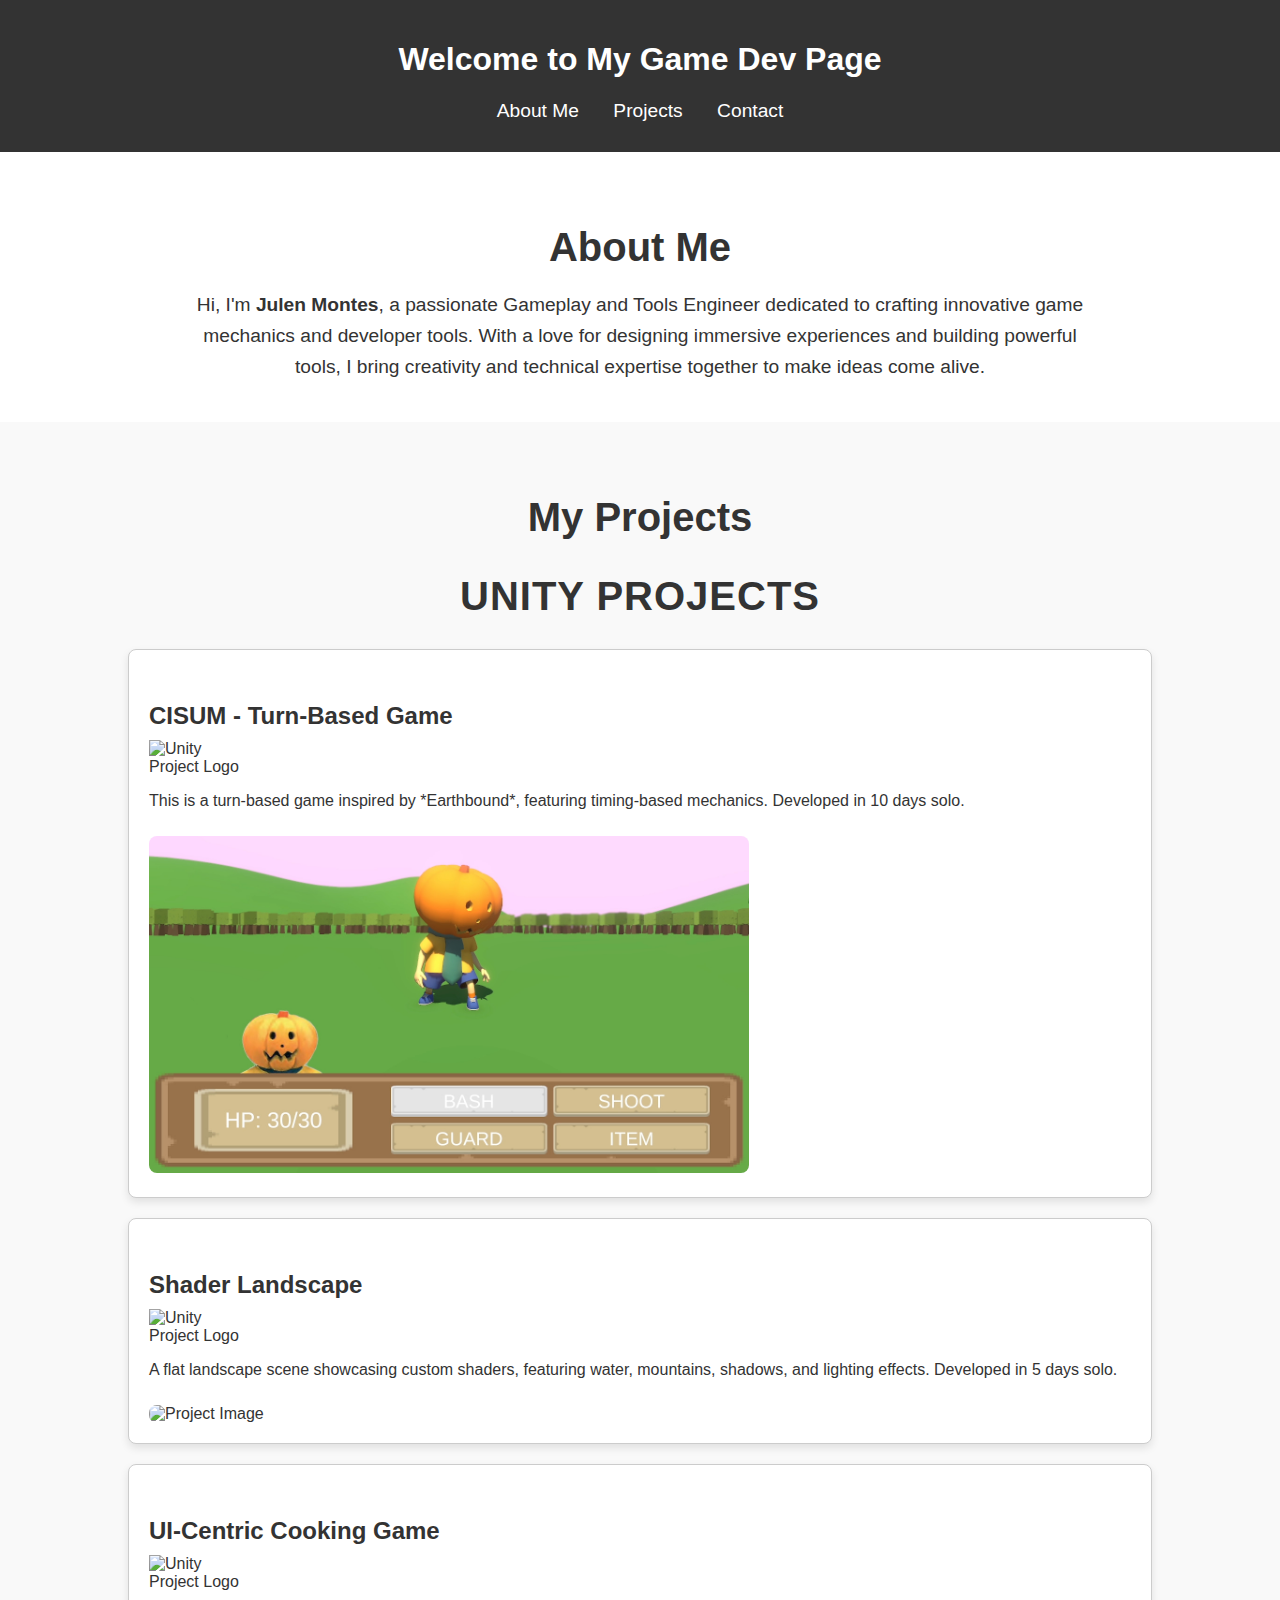
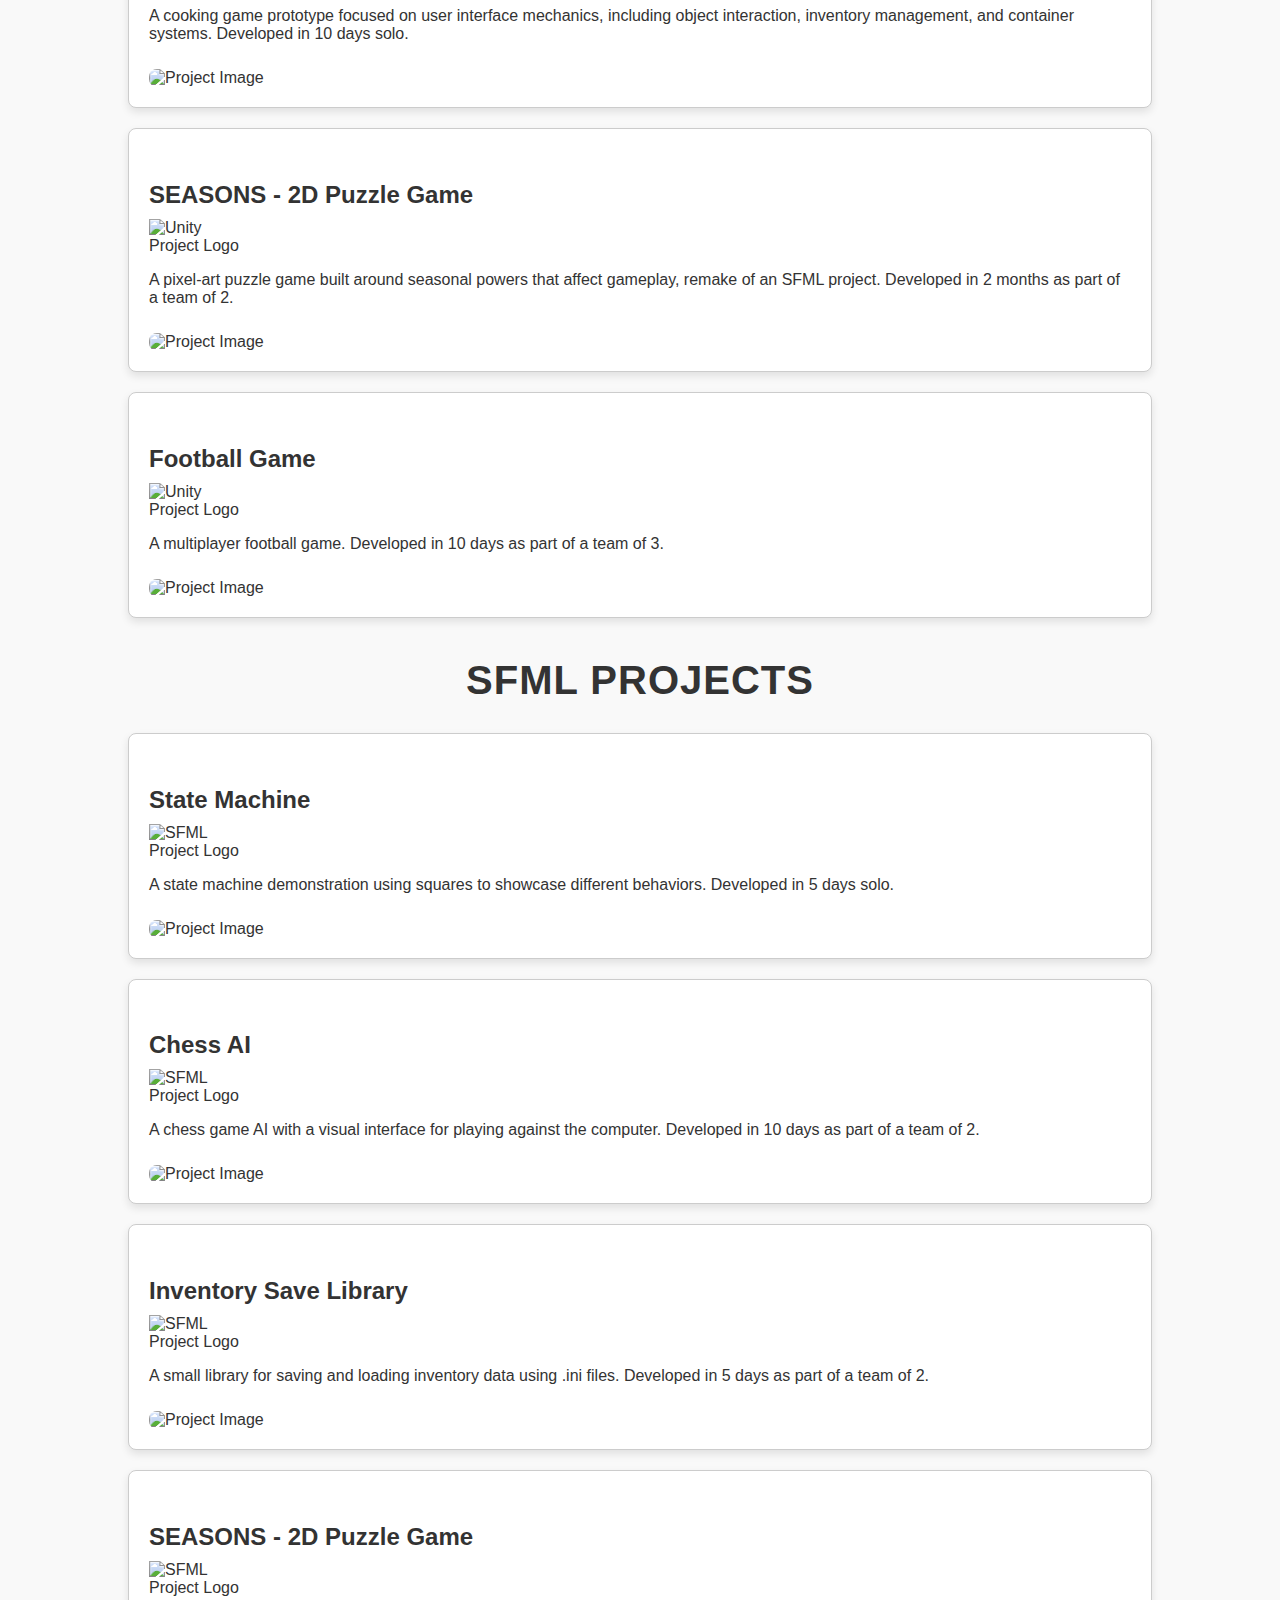
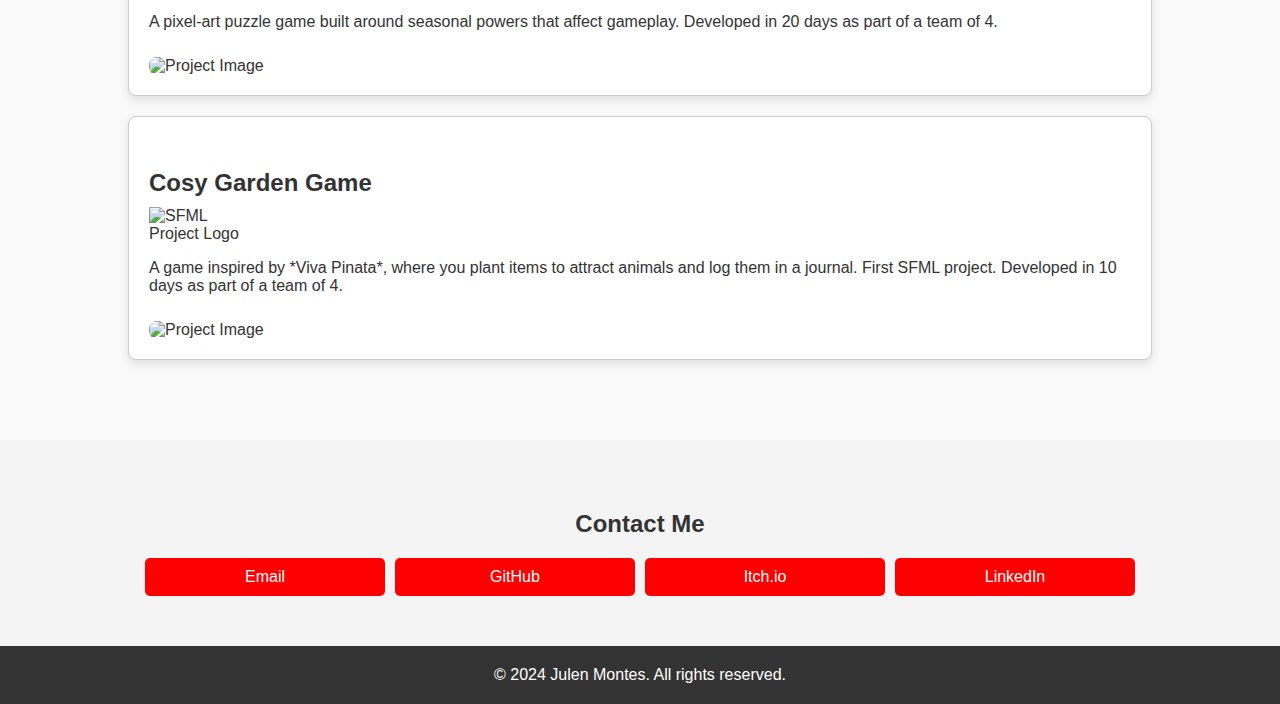
==== index.html @ f315dc3f "test image" ====
﻿<!DOCTYPE html>
<html lang="en">
<head>
    <meta charset="UTF-8">
    <meta name="viewport" content="width=device-width, initial-scale=1.0">
    <title>Julen Montes</title>
    <link rel="stylesheet" href="styles.css">
</head>
<body>
    <header>
        <div class="container">
            <h1>Welcome to My Game Dev Page</h1>
            <nav>
                <ul>
                    <li><a href="#about">About Me</a></li>
                    <li><a href="#projects">Projects</a></li>
                    <li><a href="#contact">Contact</a></li>
                </ul>
            </nav>
        </div>
    </header>

    <section id="about">
        <div class="container">
            <h2>About Me</h2>
            <p class="intro-text">
                Hi, I'm <strong>Julen Montes</strong>, a passionate Gameplay and Tools Engineer dedicated to crafting innovative game mechanics and developer tools.
                With a love for designing immersive experiences and building powerful tools, I bring creativity and technical expertise together to make ideas come alive.
            </p>
        </div>
    </section>

    <section id="projects">
        <div class="container">
            <h2>My Projects</h2>

            <!-- Section Unity Projects -->
            <div class="category">
                <h2>Unity Projects</h2>

                <div class="project">
                    <h4>CISUM - Turn-Based Game</h4>
                    <img class="project-logo" src="unity_logo.jpg" alt="Unity Project Logo">
                    <p>This is a turn-based game inspired by *Earthbound*, featuring timing-based mechanics. Developed in 10 days solo.</p>
                    <img class="project-image" src="ScreenPortfolio/Cisum/image1.jpg" alt="Project Image">
                </div>

                <div class="project">
                    <h4>Shader Landscape</h4>
                    <img class="project-logo" src="unity_logo.jpg" alt="Unity Project Logo">
                    <p>A flat landscape scene showcasing custom shaders, featuring water, mountains, shadows, and lighting effects. Developed in 5 days solo.</p>
                    <img class="project-image" src="unity_image2.jpg" alt="Project Image">
                </div>

                <div class="project">
                    <h4>UI-Centric Cooking Game</h4>
                    <img class="project-logo" src="unity_logo.jpg" alt="Unity Project Logo">
                    <p>A cooking game prototype focused on user interface mechanics, including object interaction, inventory management, and container systems. Developed in 10 days solo.</p>
                    <img class="project-image" src="unity_image3.jpg" alt="Project Image">
                </div>

                <div class="project">
                    <h4>SEASONS - 2D Puzzle Game</h4>
                    <img class="project-logo" src="unity_logo.jpg" alt="Unity Project Logo">
                    <p>A pixel-art puzzle game built around seasonal powers that affect gameplay, remake of an SFML project. Developed in 2 months as part of a team of 2.</p>
                    <img class="project-image" src="unity_image4.jpg" alt="Project Image">
                </div>

                <div class="project">
                    <h4>Football Game</h4>
                    <img class="project-logo" src="unity_logo.jpg" alt="Unity Project Logo">
                    <p>A multiplayer football game. Developed in 10 days as part of a team of 3.</p>
                    <img class="project-image" src="unity_football_image.jpg" alt="Project Image">
                </div>

            </div>

            <!-- Section SFML Projects -->
            <div class="category">
                <h2>SFML Projects</h2>

                <div class="project">
                    <h4>State Machine</h4>
                    <img class="project-logo" src="sfml_logo.jpg" alt="SFML Project Logo">
                    <p>A state machine demonstration using squares to showcase different behaviors. Developed in 5 days solo.</p>
                    <img class="project-image" src="sfml_image1.jpg" alt="Project Image">
                </div>

                <div class="project">
                    <h4>Chess AI</h4>
                    <img class="project-logo" src="sfml_logo.jpg" alt="SFML Project Logo">
                    <p>A chess game AI with a visual interface for playing against the computer. Developed in 10 days as part of a team of 2.</p>
                    <img class="project-image" src="sfml_image2.jpg" alt="Project Image">
                </div>

                <div class="project">
                    <h4>Inventory Save Library</h4>
                    <img class="project-logo" src="sfml_logo.jpg" alt="SFML Project Logo">
                    <p>A small library for saving and loading inventory data using .ini files. Developed in 5 days as part of a team of 2.</p>
                    <img class="project-image" src="sfml_image3.jpg" alt="Project Image">
                </div>

                <div class="project">
                    <h4>SEASONS - 2D Puzzle Game</h4>
                    <img class="project-logo" src="sfml_logo.jpg" alt="SFML Project Logo">
                    <p>A pixel-art puzzle game built around seasonal powers that affect gameplay. Developed in 20 days as part of a team of 4.</p>
                    <img class="project-image" src="sfml_image3.jpg" alt="Project Image">
                </div>

                <div class="project">
                    <h4>Cosy Garden Game</h4>
                    <img class="project-logo" src="sfml_logo.jpg" alt="SFML Project Logo">
                    <p>A game inspired by *Viva Pinata*, where you plant items to attract animals and log them in a journal. First SFML project. Developed in 10 days as part of a team of 4.</p>
                    <img class="project-image" src="sfml_image4.jpg" alt="Project Image">
                </div>

            </div>

        </div>
    </section>

    <section id="contact">
        <div class="container">
            <h2>Contact Me</h2>

            <div class="social-buttons">
                <a href="mailto:jmontes@gaming.tech" class="social-button">Email</a>
                <a href="https://github.com/JulenMYT" class="social-button">GitHub</a>
                <a href="https://itch.io/profile/awakening15" class="social-button">Itch.io</a>
                <a href="https://www.linkedin.com/in/julen-montes-5aa54b341/" class="social-button">LinkedIn</a>
            </div>
        </div>
    </section>


    <footer>
        <div class="container">
            <p>© 2024 Julen Montes. All rights reserved.</p>
        </div>
    </footer>
</body>
</html>
---- styles.css ----
﻿/* Style général du site */
body {
    font-family: Arial, sans-serif;
    margin: 0;
    padding: 0;
    background-color: #f4f4f9;
    color: #333;
}

.container {
    width: 80%;
    margin: 0 auto;
}

/* En-tête du site */
header {
    background-color: #333;
    color: white;
    padding: 20px 0;
    text-align: center;
}

    header nav ul {
        list-style: none;
        padding: 0;
        margin: 10px 0;
    }

        header nav ul li {
            display: inline;
            margin: 0 15px;
        }

            header nav ul li a {
                color: white;
                text-decoration: none;
                font-size: 1.2rem;
            }

                header nav ul li a:hover {
                    text-decoration: underline;
                }

/* Section About Me */
#about {
    padding: 40px 0;
    background-color: #ffffff;
}

    #about h2 {
        font-size: 2.5rem;
        text-align: center;
        margin-bottom: 20px;
    }

    #about .intro-text {
        font-size: 1.2rem;
        text-align: center;
        line-height: 1.6;
        max-width: 900px;
        margin: 0 auto;
    }

/* Section Projects */
#projects {
    padding: 40px 0;
    background-color: #f9f9f9;
}

    #projects h2 {
        font-size: 2.5rem;
        text-align: center;
        margin-bottom: 30px;
    }

.category {
    margin-bottom: 40px;
}

    .category h2 {
        font-size: 2rem;
        margin-bottom: 20px;
        color: #333;
        text-transform: uppercase;
        letter-spacing: 1px;
    }

/* Style pour chaque projet */
.project {
    margin-bottom: 20px;
    padding: 20px;
    border: 1px solid #ccc;
    border-radius: 8px;
    box-shadow: 0 4px 8px rgba(0, 0, 0, 0.1);
    background-color: #ffffff;
}

    .project h4 {
        font-size: 1.5rem;
        margin-bottom: 10px;
    }

.project-logo {
    width: 100px;
    height: auto;
    display: block;
    margin-bottom: 10px;
}

.project-image {
    width: 100%;
    max-width: 600px;
    height: auto;
    margin-top: 10px;
    border-radius: 8px;
}

/* Style pour la section Contact */
#contact {
    background-color: #f4f4f4;
    padding: 50px 0;
    text-align: center;
}

/* Style pour le conteneur des boutons sociaux */
.social-buttons {
    margin-top: 20px;
    display: flex; /* Utilisation de flexbox */
    justify-content: center; /* Centrer horizontalement */
    gap: 10px; /* Espacement entre les boutons */
    flex-wrap: wrap; /* Permet aux boutons de se répartir sur plusieurs lignes si nécessaire */
}

/* Style pour chaque bouton */
.social-button {
    display: block; /* Changer à block pour qu'ils prennent toute la largeur */
    background-color: red; /* Couleur rouge */
    color: white;
    font-size: 16px;
    padding: 10px 20px;
    text-decoration: none; /* Enlever le soulignement */
    border-radius: 5px;
    transition: background-color 0.3s ease, text-decoration 0.3s ease; /* Animation douce */
    width: 100%; /* Les boutons prennent toute la largeur disponible */
    max-width: 200px; /* Limite de largeur à 200px */
}

    /* Changer la couleur au survol */
    .social-button:hover {
        background-color: darkred;
        text-decoration: underline; /* Souligner le texte lors du survol */
    }


/* Footer */
footer {
    background-color: #333;
    color: white;
    text-align: center;
    padding: 20px 0;
    position: relative;
    bottom: 0;
    width: 100%;
}

    footer p {
        margin: 0;
        font-size: 1rem;
    }

/* Responsive design for smaller screens */
@media screen and (max-width: 768px) {
    .container {
        width: 95%;
    }

    header nav ul li {
        display: block;
        margin: 10px 0;
    }

    .project-image {
        max-width: 100%;
    }
}
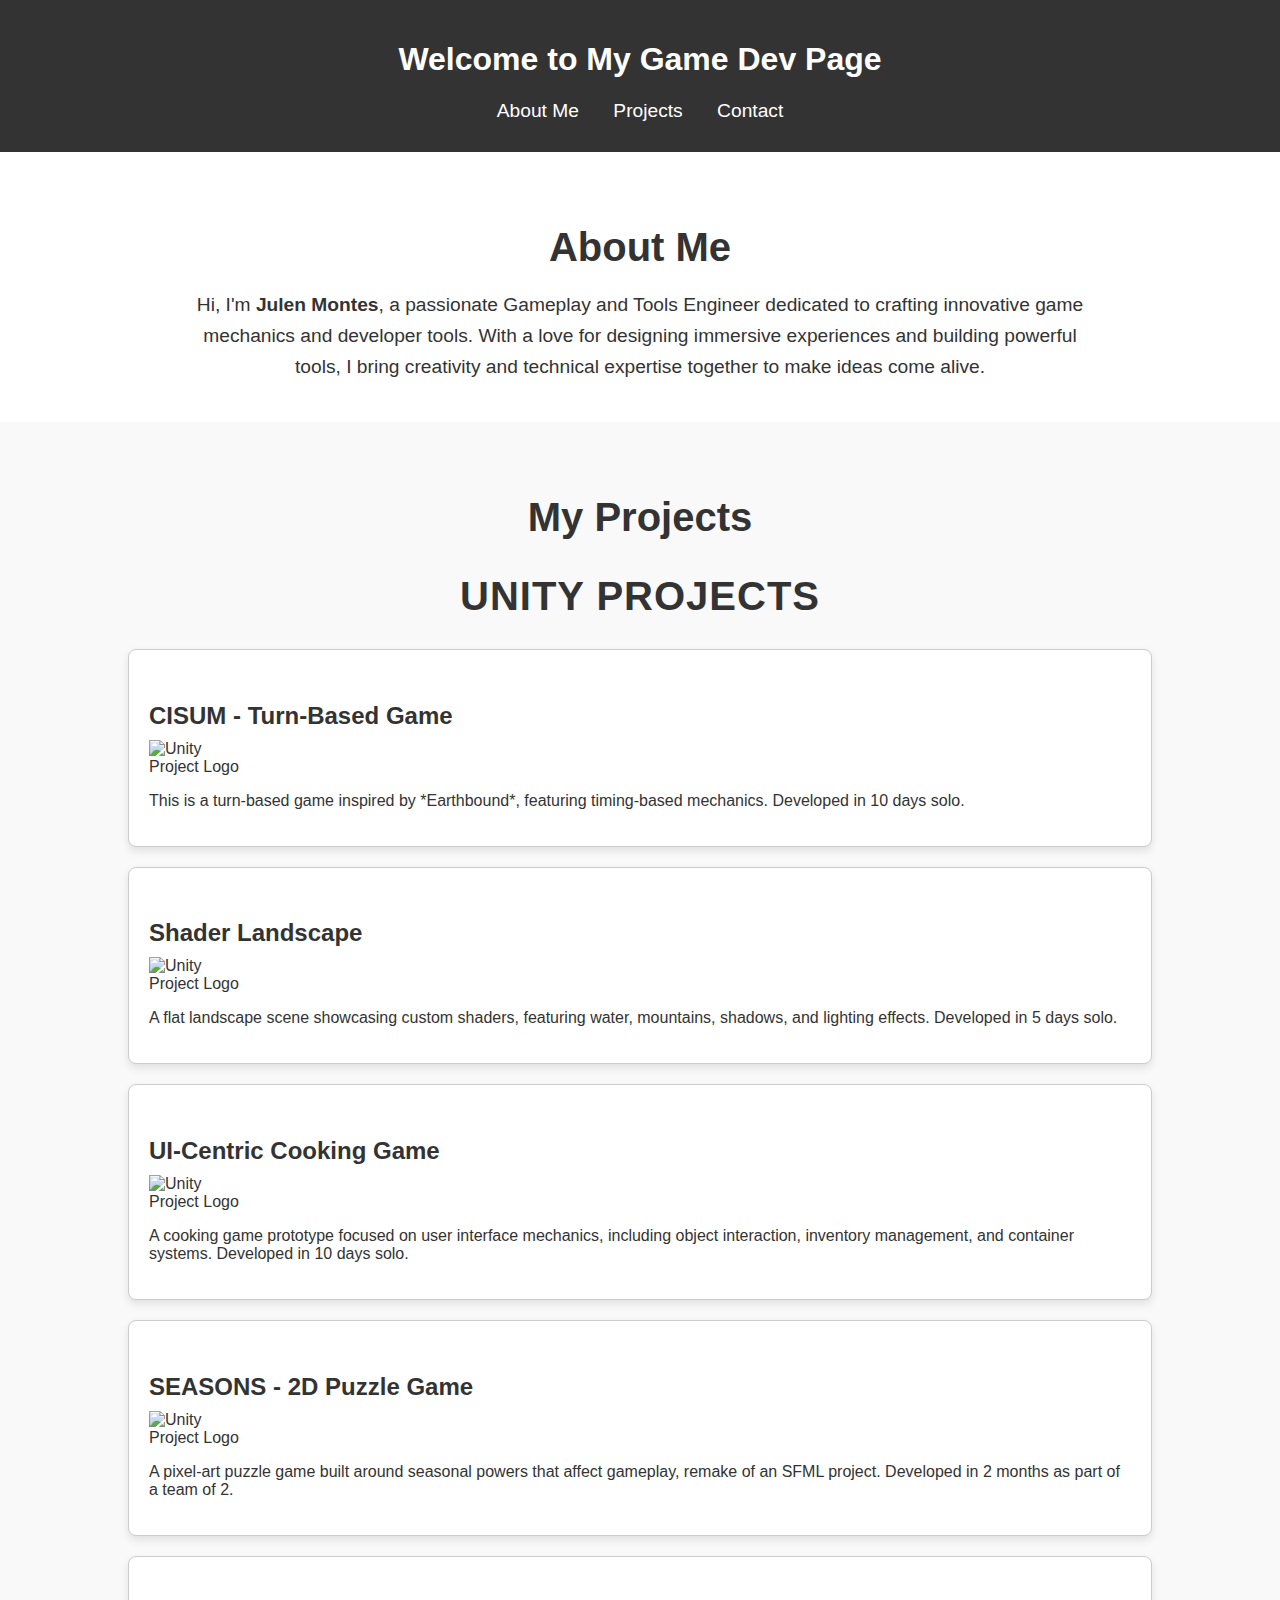
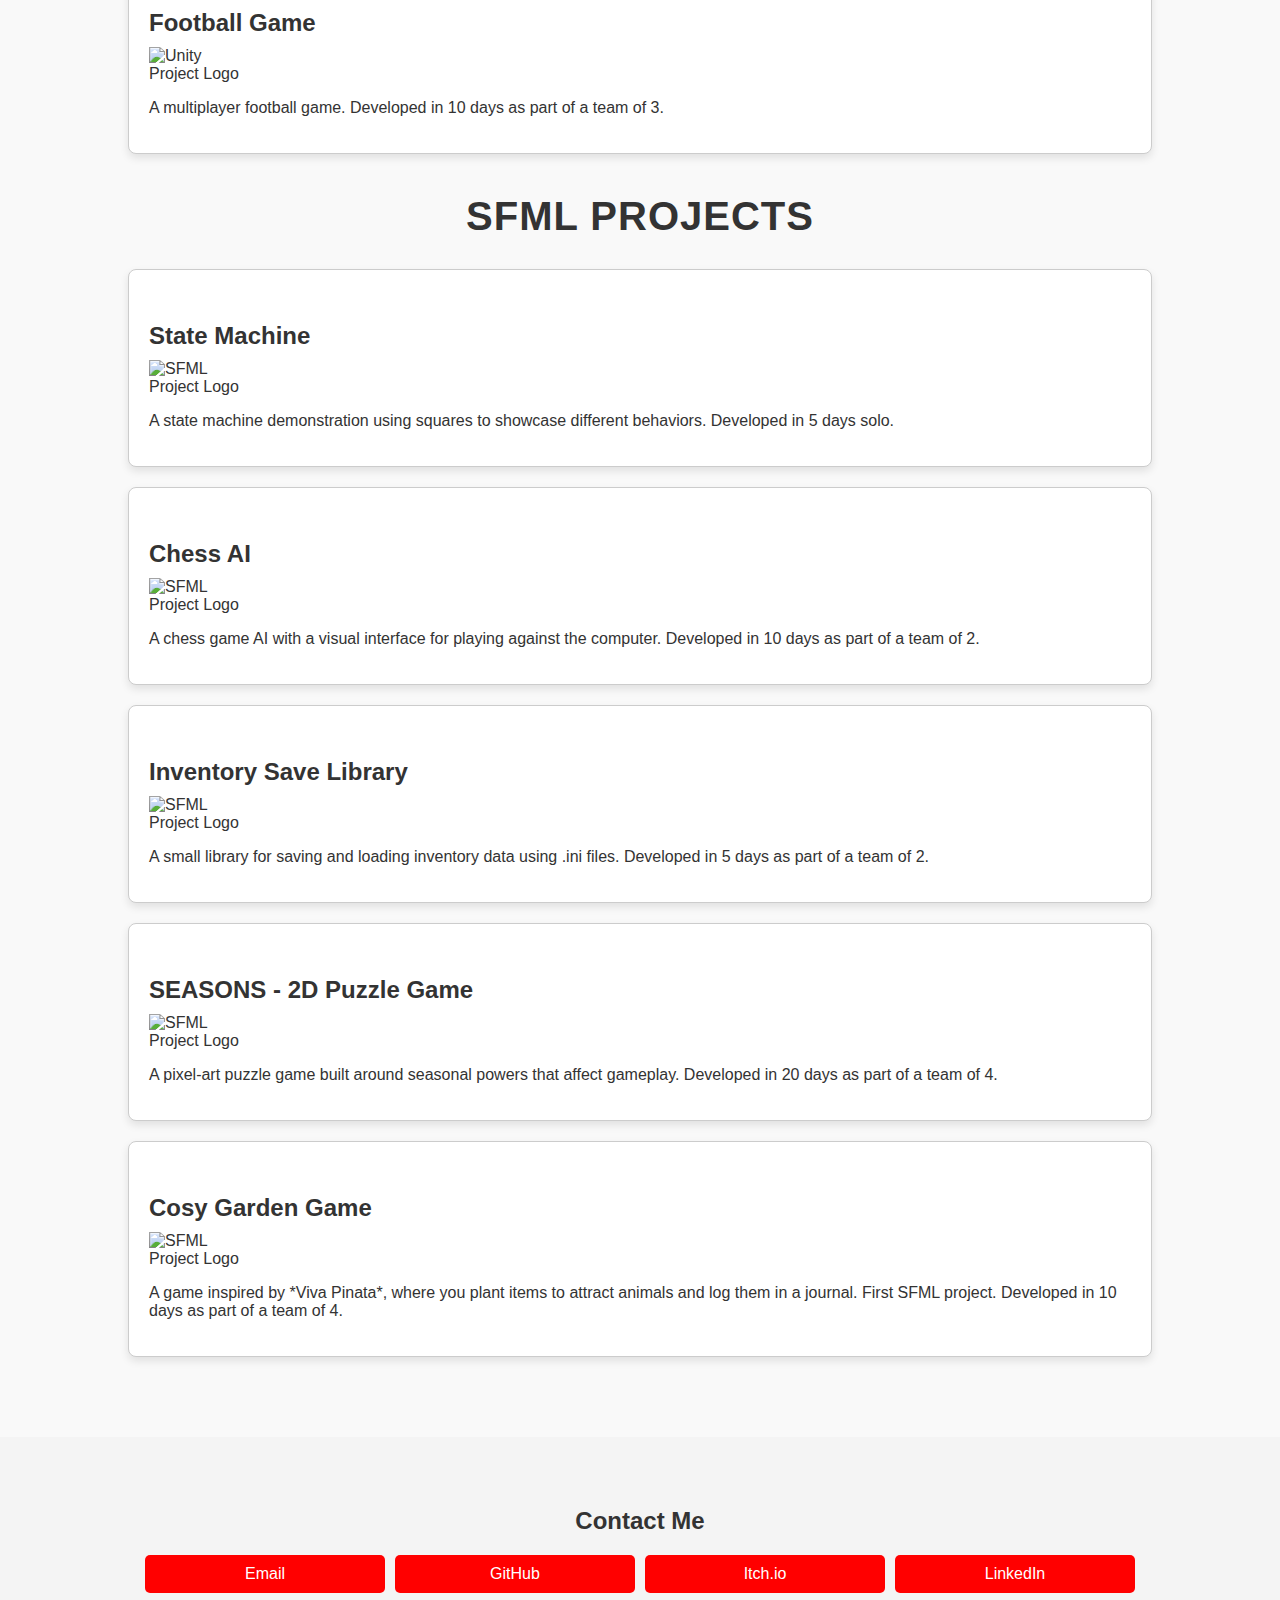
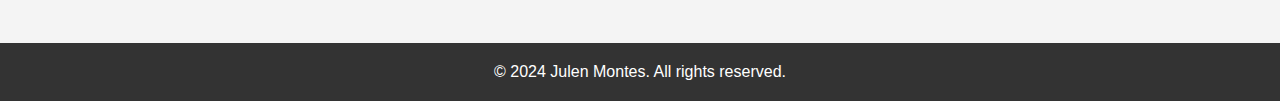
==== commit 8ce57184: "Images Test" ====
--- a/index.html
+++ b/index.html
@@ -49,28 +49,28 @@
                     <h4>Shader Landscape</h4>
                     <img class="project-logo" src="unity_logo.jpg" alt="Unity Project Logo">
                     <p>A flat landscape scene showcasing custom shaders, featuring water, mountains, shadows, and lighting effects. Developed in 5 days solo.</p>
-                    <img class="project-image" src="unity_image2.jpg" alt="Project Image">
+                    <img class="project-image" src="ScreenPortfolio/ShaderUnityScreen/image1.png" alt="Project Image">
                 </div>
 
                 <div class="project">
                     <h4>UI-Centric Cooking Game</h4>
                     <img class="project-logo" src="unity_logo.jpg" alt="Unity Project Logo">
                     <p>A cooking game prototype focused on user interface mechanics, including object interaction, inventory management, and container systems. Developed in 10 days solo.</p>
-                    <img class="project-image" src="unity_image3.jpg" alt="Project Image">
+                    <img class="project-image" src="ScreenPortfolio/UIUnityScreen/image1.png" alt="Project Image">
                 </div>
 
                 <div class="project">
                     <h4>SEASONS - 2D Puzzle Game</h4>
                     <img class="project-logo" src="unity_logo.jpg" alt="Unity Project Logo">
                     <p>A pixel-art puzzle game built around seasonal powers that affect gameplay, remake of an SFML project. Developed in 2 months as part of a team of 2.</p>
-                    <img class="project-image" src="unity_image4.jpg" alt="Project Image">
+                    <img class="project-image" src="ScreenPortolio/SeasonsUnity/image1.png" alt="Project Image">
                 </div>
 
                 <div class="project">
                     <h4>Football Game</h4>
                     <img class="project-logo" src="unity_logo.jpg" alt="Unity Project Logo">
                     <p>A multiplayer football game. Developed in 10 days as part of a team of 3.</p>
-                    <img class="project-image" src="unity_football_image.jpg" alt="Project Image">
+                    <img class="project-image" src="ScreenPortfolio/BallGame/image1.png" alt="Project Image">
                 </div>
 
             </div>
@@ -83,35 +83,35 @@
                     <h4>State Machine</h4>
                     <img class="project-logo" src="sfml_logo.jpg" alt="SFML Project Logo">
                     <p>A state machine demonstration using squares to showcase different behaviors. Developed in 5 days solo.</p>
-                    <img class="project-image" src="sfml_image1.jpg" alt="Project Image">
+                    <img class="project-image" src="ScreenPortfolio/StateMachine/image1.png" alt="Project Image">
                 </div>
 
                 <div class="project">
                     <h4>Chess AI</h4>
                     <img class="project-logo" src="sfml_logo.jpg" alt="SFML Project Logo">
                     <p>A chess game AI with a visual interface for playing against the computer. Developed in 10 days as part of a team of 2.</p>
-                    <img class="project-image" src="sfml_image2.jpg" alt="Project Image">
+                    <img class="project-image" src="ScreenPortfolio/ChessAI/image1.png" alt="Project Image">
                 </div>
 
                 <div class="project">
                     <h4>Inventory Save Library</h4>
                     <img class="project-logo" src="sfml_logo.jpg" alt="SFML Project Logo">
                     <p>A small library for saving and loading inventory data using .ini files. Developed in 5 days as part of a team of 2.</p>
-                    <img class="project-image" src="sfml_image3.jpg" alt="Project Image">
+                    <img class="project-image" src="ScreenPortfolio/LibrairieParsingSFML/image1.png" alt="Project Image">
                 </div>
 
                 <div class="project">
                     <h4>SEASONS - 2D Puzzle Game</h4>
                     <img class="project-logo" src="sfml_logo.jpg" alt="SFML Project Logo">
                     <p>A pixel-art puzzle game built around seasonal powers that affect gameplay. Developed in 20 days as part of a team of 4.</p>
-                    <img class="project-image" src="sfml_image3.jpg" alt="Project Image">
+                    <img class="project-image" src="ScreenPortfolio/SeasonsSFML/image1.png" alt="Project Image">
                 </div>
 
                 <div class="project">
                     <h4>Cosy Garden Game</h4>
                     <img class="project-logo" src="sfml_logo.jpg" alt="SFML Project Logo">
                     <p>A game inspired by *Viva Pinata*, where you plant items to attract animals and log them in a journal. First SFML project. Developed in 10 days as part of a team of 4.</p>
-                    <img class="project-image" src="sfml_image4.jpg" alt="Project Image">
+                    <img class="project-image" src="ScreenPortfolio/Ecospace/image1.png" alt="Project Image">
                 </div>
 
             </div>
--- a/styles.css
+++ b/styles.css
@@ -107,6 +107,7 @@
     margin-bottom: 10px;
 }
 
+/* Style pour les images des projets */
 .project-image {
     width: 100%;
     max-width: 600px;
@@ -114,6 +115,13 @@
     margin-top: 10px;
     border-radius: 8px;
 }
+
+    /* Cacher les images si elles échouent à se charger */
+    .project-image:not([src]),
+    .project-image[src=""],
+    .project-image:empty {
+        display: none;
+    }
 
 /* Style pour la section Contact */
 #contact {
@@ -151,7 +159,6 @@
         text-decoration: underline; /* Souligner le texte lors du survol */
     }
 
-
 /* Footer */
 footer {
     background-color: #333;
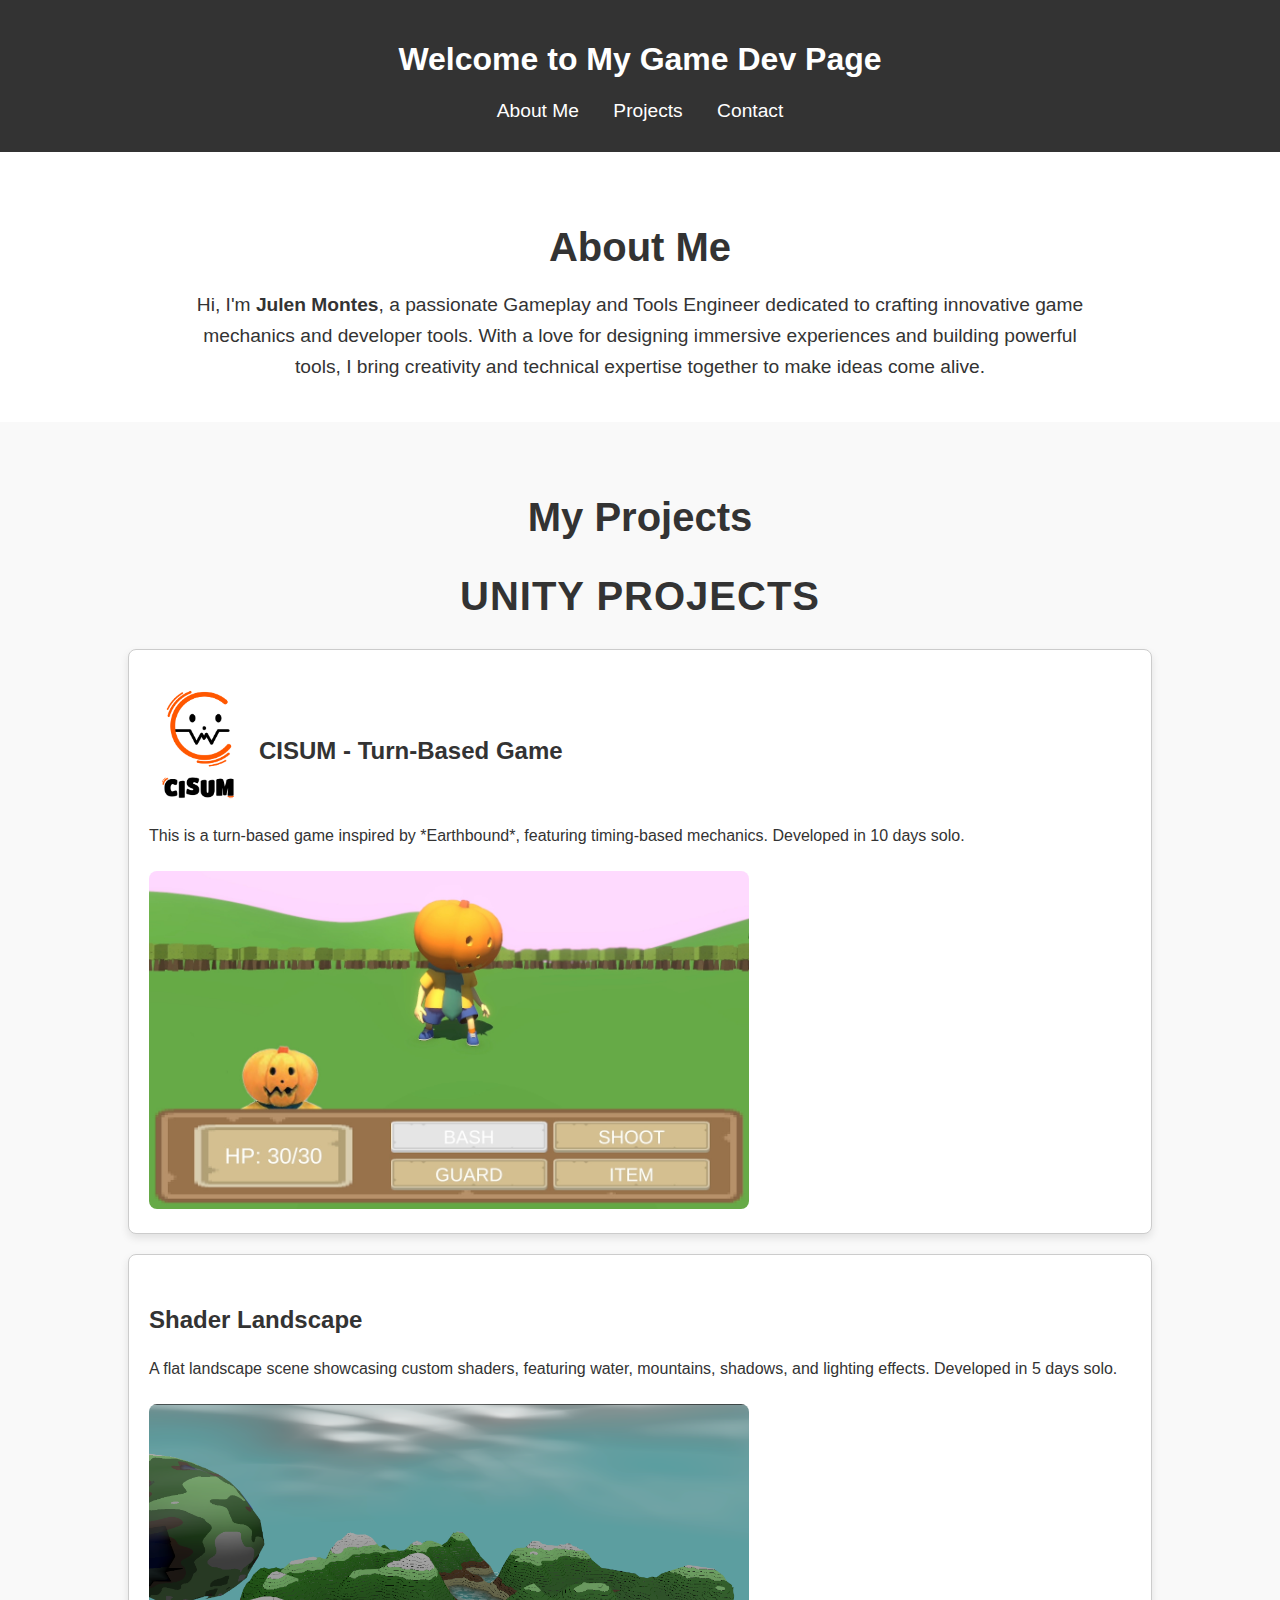
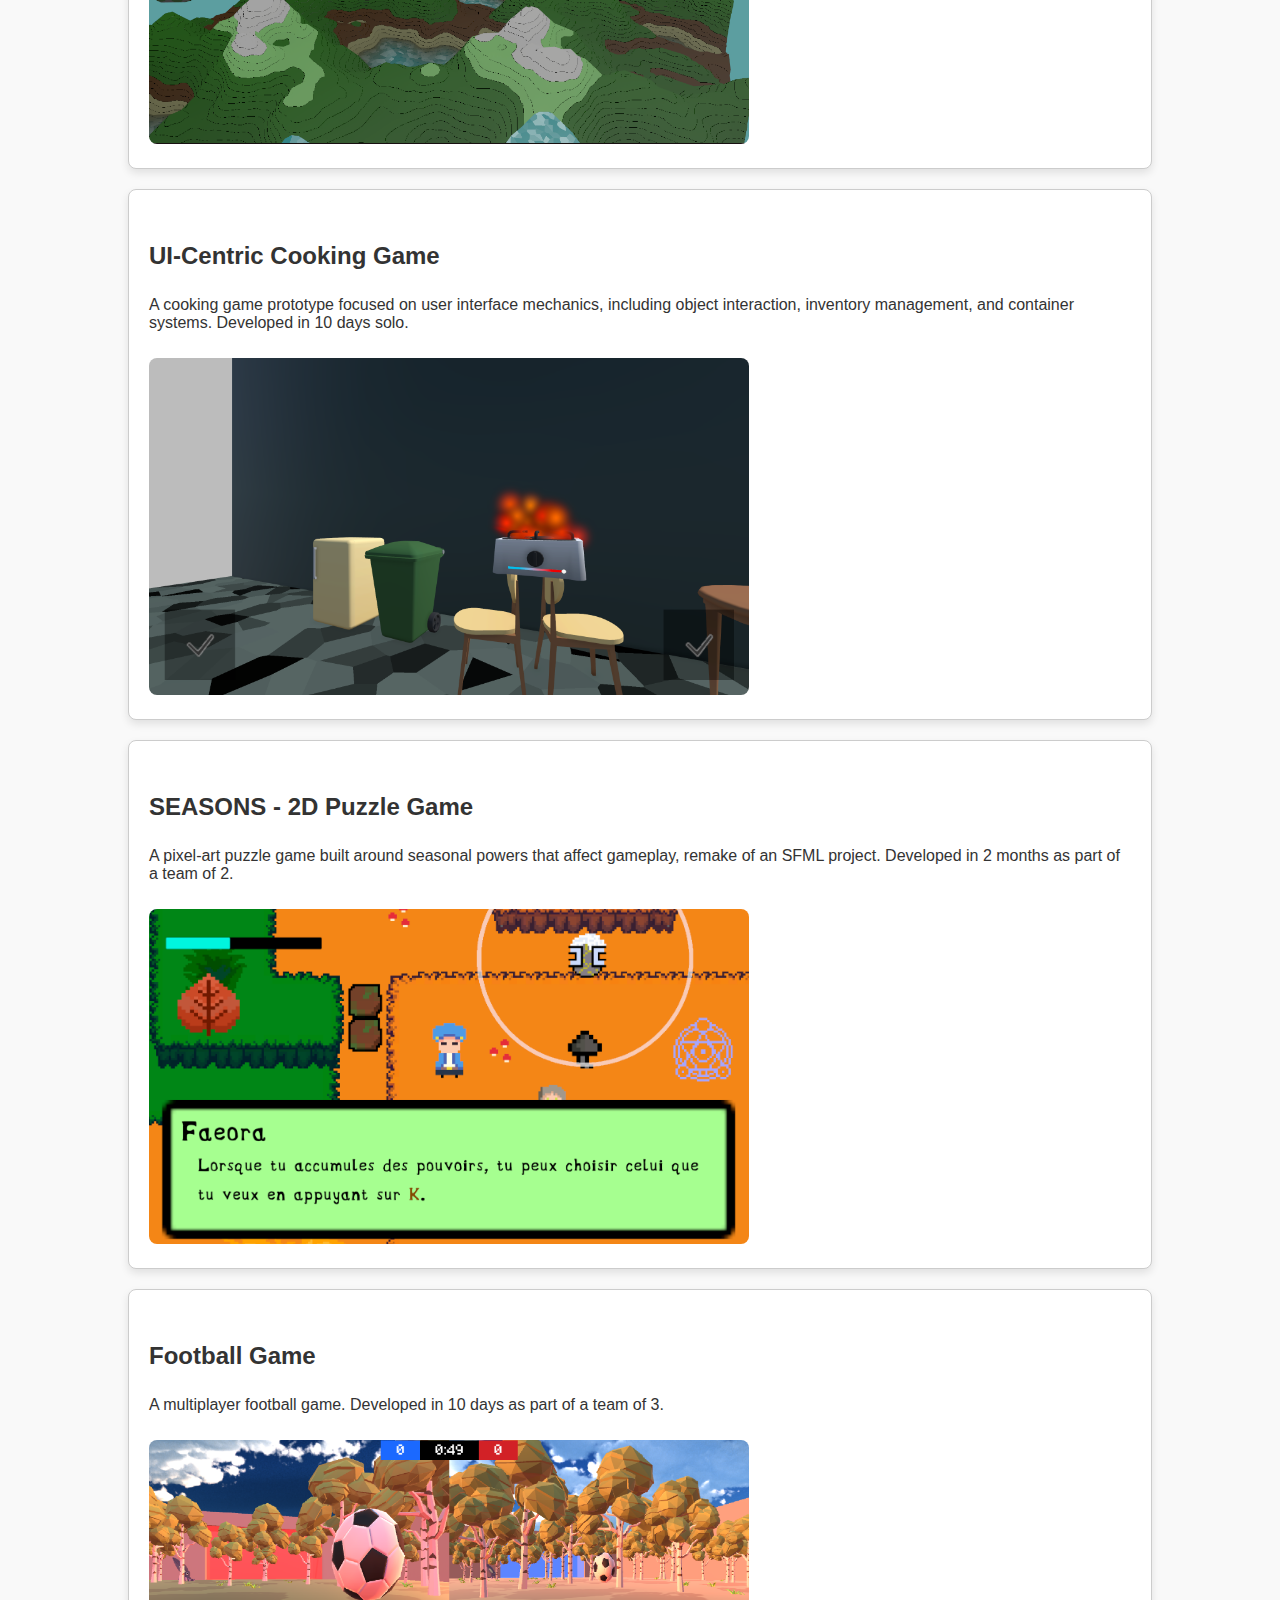
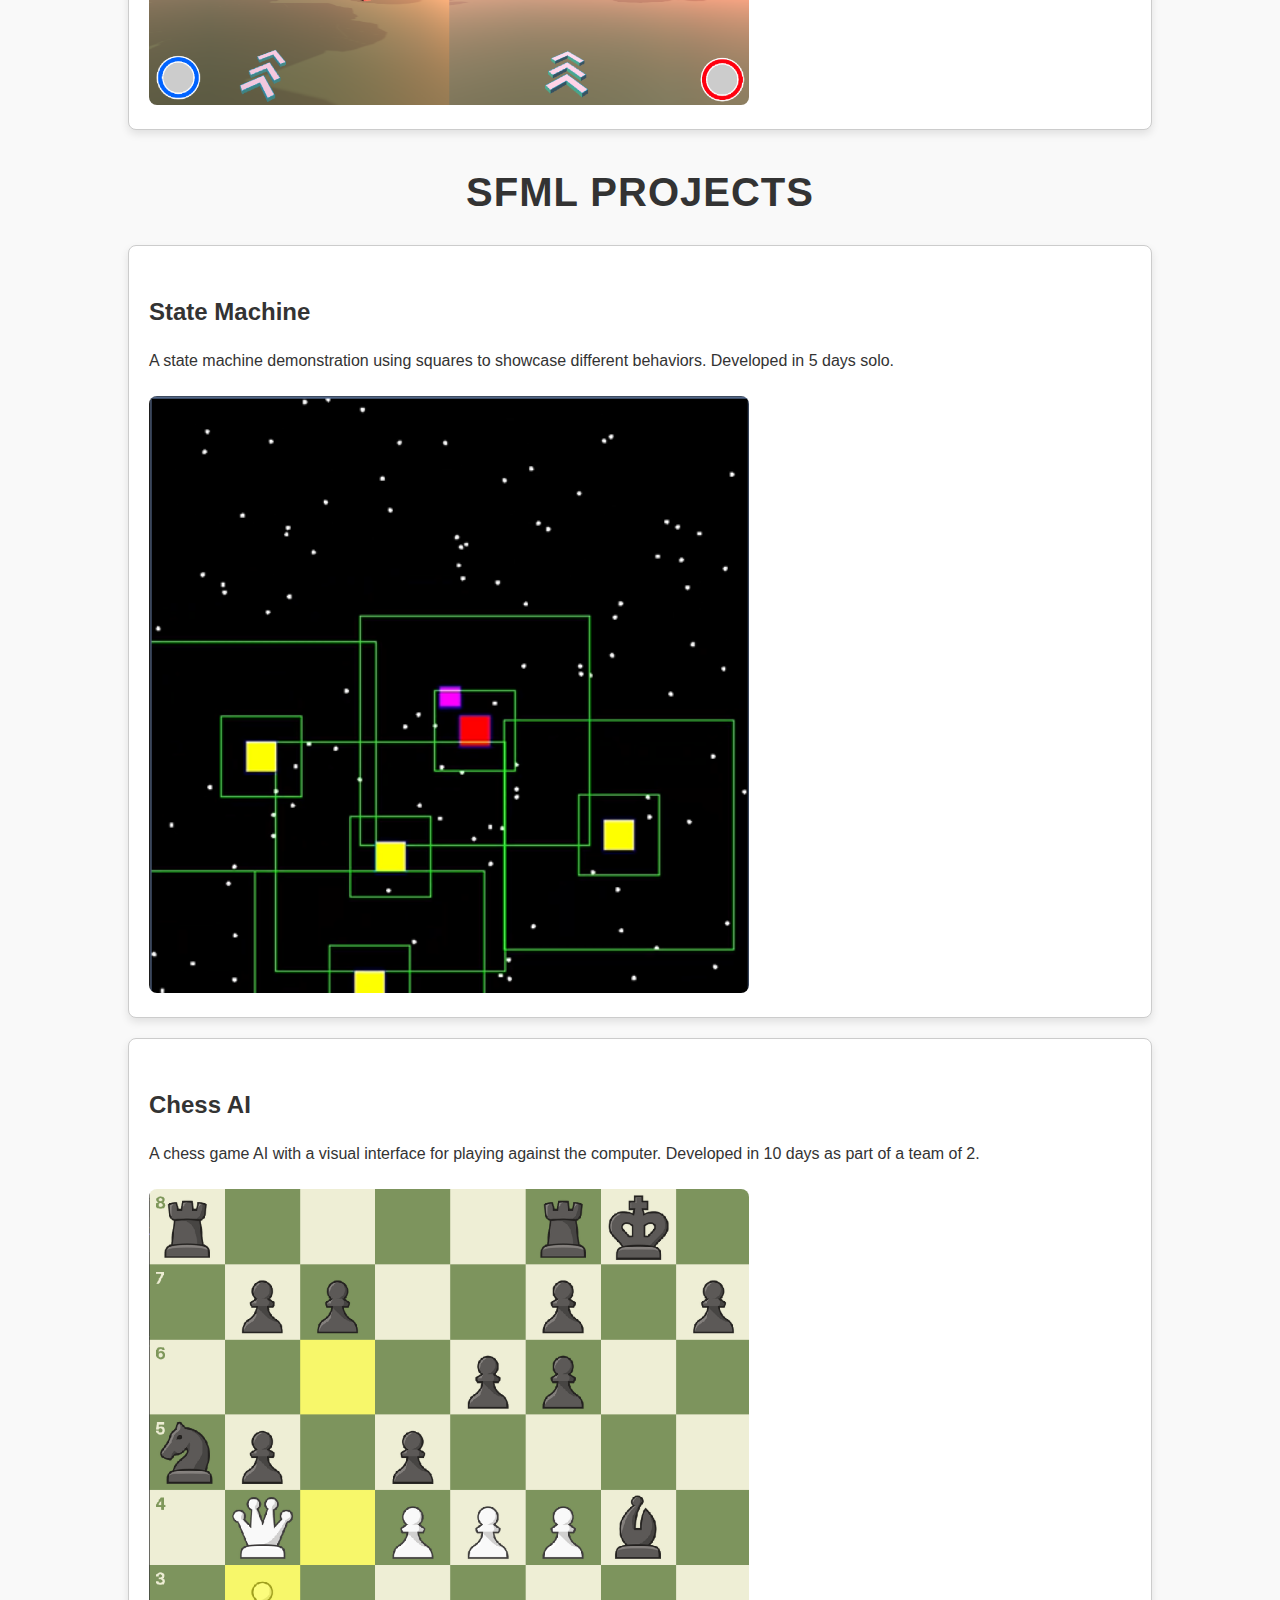
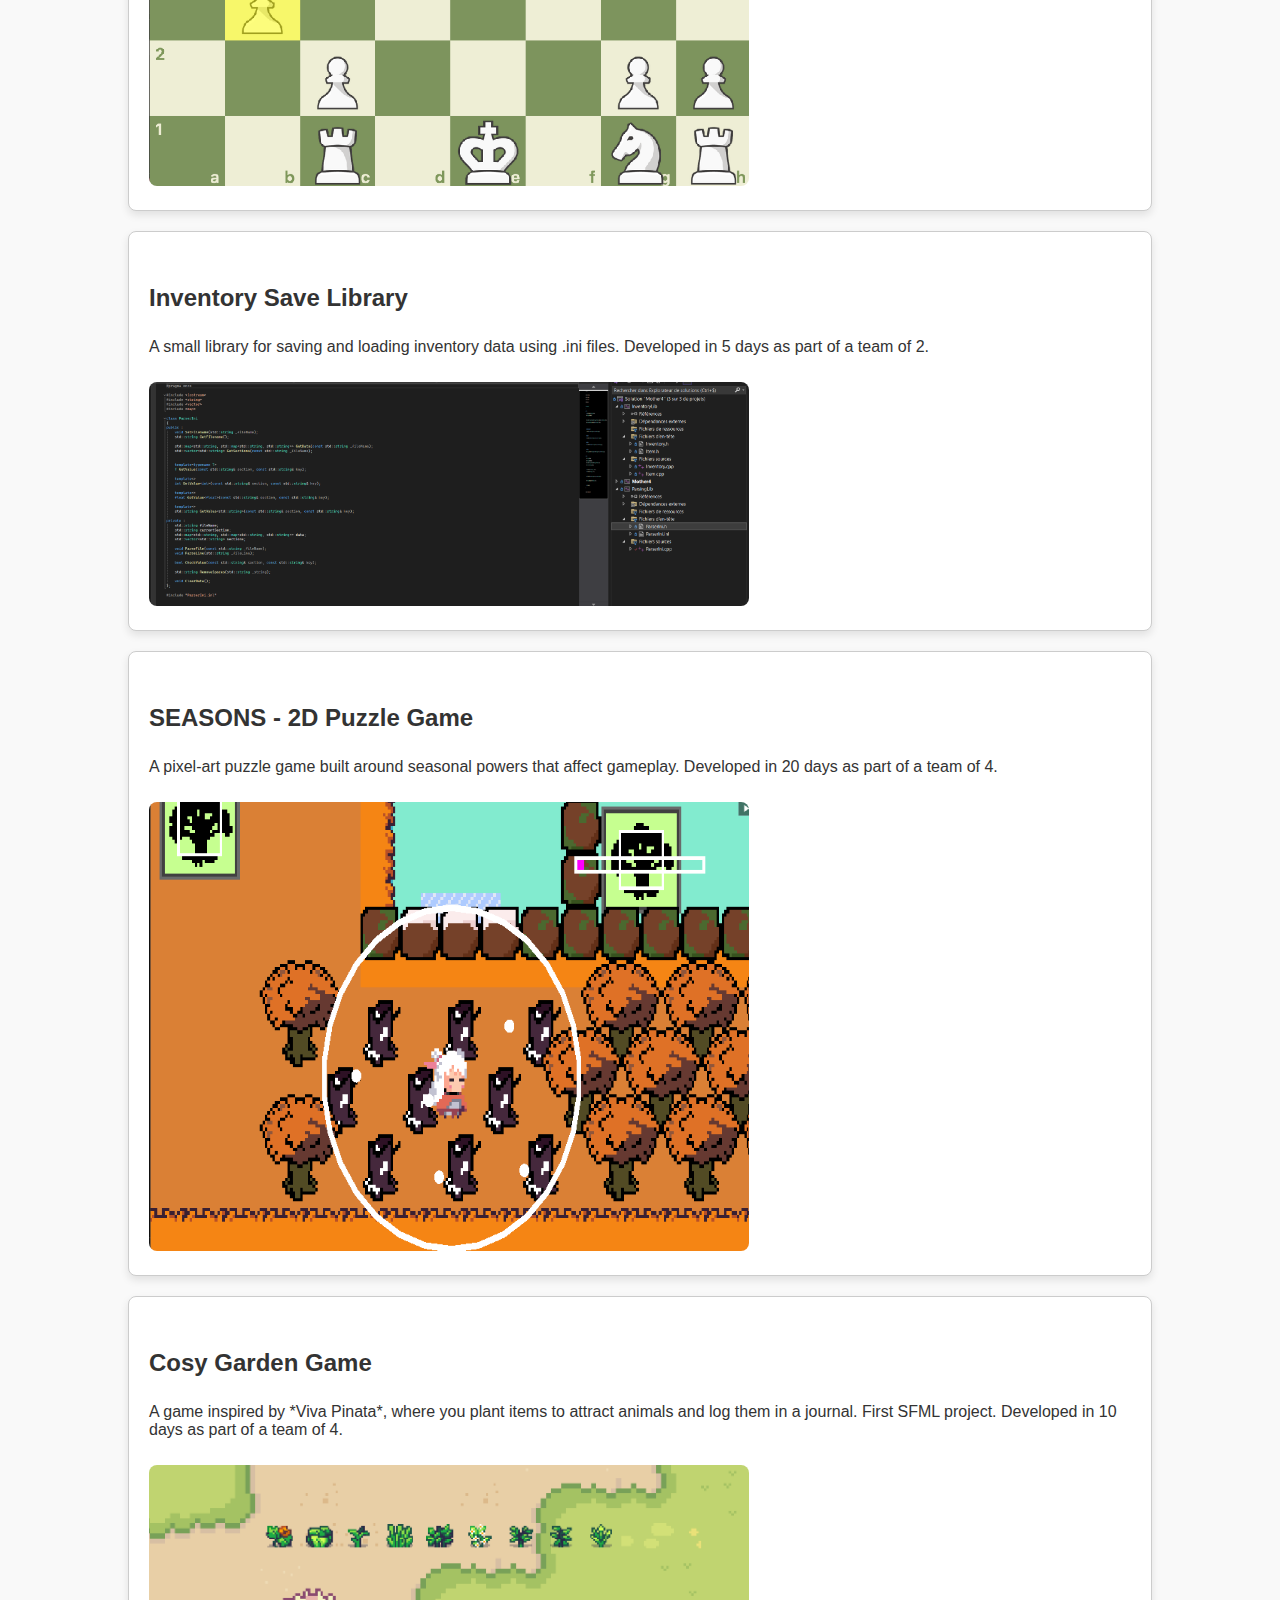
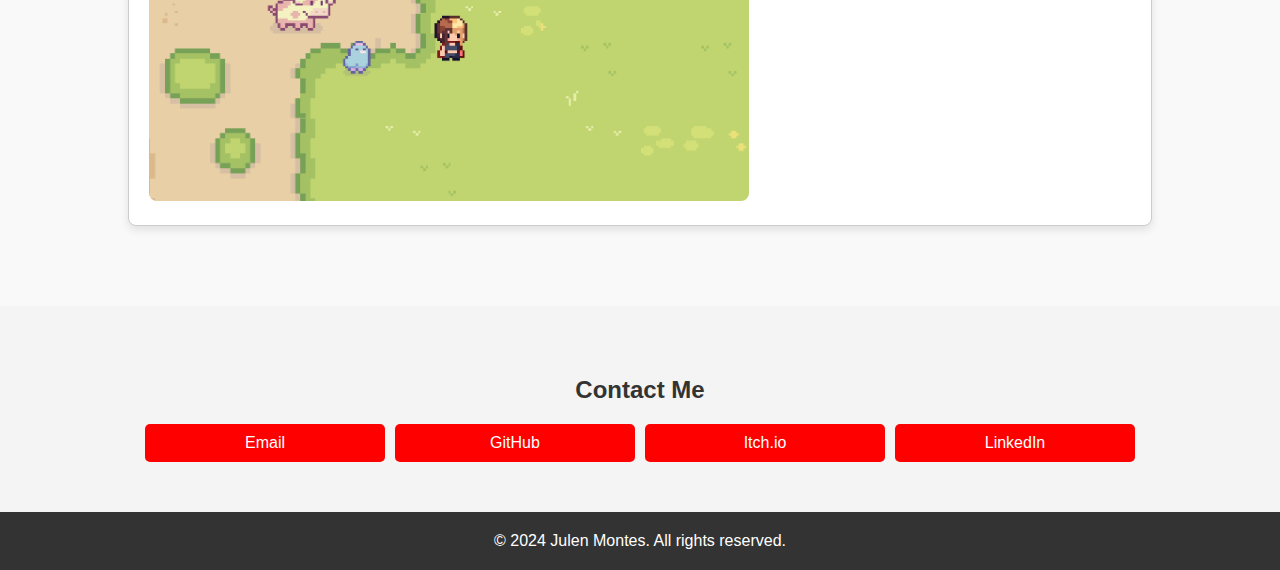
==== commit ceb5894e: "Logo et tout" ====
--- a/index.html
+++ b/index.html
@@ -39,36 +39,46 @@
                 <h2>Unity Projects</h2>
 
                 <div class="project">
-                    <h4>CISUM - Turn-Based Game</h4>
-                    <img class="project-logo" src="unity_logo.jpg" alt="Unity Project Logo">
+                    <div class="project-header">
+                        <img class="project-logo" src="Logos/Cisum.png" alt="Unity Project Logo">
+                        <h4>CISUM - Turn-Based Game</h4>
+                    </div>
                     <p>This is a turn-based game inspired by *Earthbound*, featuring timing-based mechanics. Developed in 10 days solo.</p>
                     <img class="project-image" src="ScreenPortfolio/Cisum/image1.jpg" alt="Project Image">
                 </div>
 
                 <div class="project">
-                    <h4>Shader Landscape</h4>
-                    <img class="project-logo" src="unity_logo.jpg" alt="Unity Project Logo">
+                    <div class="project-header">
+                        <img class="project-logo" src="unity_logo.jpg" alt="Unity Project Logo">
+                        <h4>Shader Landscape</h4>
+                    </div>
                     <p>A flat landscape scene showcasing custom shaders, featuring water, mountains, shadows, and lighting effects. Developed in 5 days solo.</p>
                     <img class="project-image" src="ScreenPortfolio/ShaderUnityScreen/image1.png" alt="Project Image">
                 </div>
 
                 <div class="project">
-                    <h4>UI-Centric Cooking Game</h4>
-                    <img class="project-logo" src="unity_logo.jpg" alt="Unity Project Logo">
+                    <div class="project-header">
+                        <img class="project-logo" src="unity_logo.jpg" alt="Unity Project Logo">
+                        <h4>UI-Centric Cooking Game</h4>
+                    </div>
                     <p>A cooking game prototype focused on user interface mechanics, including object interaction, inventory management, and container systems. Developed in 10 days solo.</p>
                     <img class="project-image" src="ScreenPortfolio/UIUnityScreen/image1.png" alt="Project Image">
                 </div>
 
                 <div class="project">
-                    <h4>SEASONS - 2D Puzzle Game</h4>
-                    <img class="project-logo" src="unity_logo.jpg" alt="Unity Project Logo">
+                    <div class="project-header">
+                        <img class="project-logo" src="unity_logo.jpg" alt="Unity Project Logo">
+                        <h4>SEASONS - 2D Puzzle Game</h4>
+                    </div>
                     <p>A pixel-art puzzle game built around seasonal powers that affect gameplay, remake of an SFML project. Developed in 2 months as part of a team of 2.</p>
-                    <img class="project-image" src="ScreenPortolio/SeasonsUnity/image1.png" alt="Project Image">
+                    <img class="project-image" src="ScreenPortfolio/SeasonsUnity/image1.png" alt="Project Image">
                 </div>
 
                 <div class="project">
-                    <h4>Football Game</h4>
-                    <img class="project-logo" src="unity_logo.jpg" alt="Unity Project Logo">
+                    <div class="project-header">
+                        <img class="project-logo" src="unity_logo.jpg" alt="Unity Project Logo">
+                        <h4>Football Game</h4>
+                    </div>
                     <p>A multiplayer football game. Developed in 10 days as part of a team of 3.</p>
                     <img class="project-image" src="ScreenPortfolio/BallGame/image1.png" alt="Project Image">
                 </div>
@@ -80,36 +90,46 @@
                 <h2>SFML Projects</h2>
 
                 <div class="project">
-                    <h4>State Machine</h4>
-                    <img class="project-logo" src="sfml_logo.jpg" alt="SFML Project Logo">
+                    <div class="project-header">
+                        <img class="project-logo" src="sfml_logo.jpg" alt="SFML Project Logo">
+                        <h4>State Machine</h4>
+                    </div>
                     <p>A state machine demonstration using squares to showcase different behaviors. Developed in 5 days solo.</p>
                     <img class="project-image" src="ScreenPortfolio/StateMachine/image1.png" alt="Project Image">
                 </div>
 
                 <div class="project">
-                    <h4>Chess AI</h4>
-                    <img class="project-logo" src="sfml_logo.jpg" alt="SFML Project Logo">
+                    <div class="project-header">
+                        <img class="project-logo" src="sfml_logo.jpg" alt="SFML Project Logo">
+                        <h4>Chess AI</h4>
+                    </div>
                     <p>A chess game AI with a visual interface for playing against the computer. Developed in 10 days as part of a team of 2.</p>
                     <img class="project-image" src="ScreenPortfolio/ChessAI/image1.png" alt="Project Image">
                 </div>
 
                 <div class="project">
-                    <h4>Inventory Save Library</h4>
-                    <img class="project-logo" src="sfml_logo.jpg" alt="SFML Project Logo">
+                    <div class="project-header">
+                        <img class="project-logo" src="sfml_logo.jpg" alt="SFML Project Logo">
+                        <h4>Inventory Save Library</h4>
+                    </div>
                     <p>A small library for saving and loading inventory data using .ini files. Developed in 5 days as part of a team of 2.</p>
                     <img class="project-image" src="ScreenPortfolio/LibrairieParsingSFML/image1.png" alt="Project Image">
                 </div>
 
                 <div class="project">
-                    <h4>SEASONS - 2D Puzzle Game</h4>
-                    <img class="project-logo" src="sfml_logo.jpg" alt="SFML Project Logo">
+                    <div class="project-header">
+                        <img class="project-logo" src="sfml_logo.jpg" alt="SFML Project Logo">
+                        <h4>SEASONS - 2D Puzzle Game</h4>
+                    </div>
                     <p>A pixel-art puzzle game built around seasonal powers that affect gameplay. Developed in 20 days as part of a team of 4.</p>
                     <img class="project-image" src="ScreenPortfolio/SeasonsSFML/image1.png" alt="Project Image">
                 </div>
 
                 <div class="project">
-                    <h4>Cosy Garden Game</h4>
-                    <img class="project-logo" src="sfml_logo.jpg" alt="SFML Project Logo">
+                    <div class="project-header">
+                        <img class="project-logo" src="sfml_logo.jpg" alt="SFML Project Logo">
+                        <h4>Cosy Garden Game</h4>
+                    </div>
                     <p>A game inspired by *Viva Pinata*, where you plant items to attract animals and log them in a journal. First SFML project. Developed in 10 days as part of a team of 4.</p>
                     <img class="project-image" src="ScreenPortfolio/Ecospace/image1.png" alt="Project Image">
                 </div>
@@ -132,11 +152,37 @@
         </div>
     </section>
 
-
     <footer>
         <div class="container">
             <p>© 2024 Julen Montes. All rights reserved.</p>
         </div>
     </footer>
+
+    <script>
+        // Fonction qui vérifie si l'image existe
+        function checkLogo() {
+            // Sélectionner toutes les images avec la classe .project-logo
+            const logos = document.querySelectorAll('.project-logo');
+
+            logos.forEach(function (logo) {
+                const img = new Image();
+                img.src = logo.src; // Obtenir l'URL de l'image
+
+                // Vérifier si l'image est correctement chargée
+                img.onload = function () {
+                    // Si l'image existe, on la garde visible
+                    logo.classList.remove('hidden');
+                };
+
+                img.onerror = function () {
+                    // Si l'image n'existe pas, on cache l'élément
+                    logo.classList.add('hidden');
+                };
+            });
+        }
+
+        // Appeler la fonction de vérification des logos dès que la page est chargée
+        window.onload = checkLogo;
+    </script>
 </body>
 </html>
--- a/styles.css
+++ b/styles.css
@@ -95,19 +95,24 @@
     background-color: #ffffff;
 }
 
-    .project h4 {
-        font-size: 1.5rem;
-        margin-bottom: 10px;
-    }
+.project-header {
+    display: flex;
+    align-items: center;
+    margin-bottom: 15px;
+}
 
 .project-logo {
-    width: 100px;
-    height: auto;
-    display: block;
+    max-width: 100px; /* Ajuste la largeur maximale à 150px */
+    height: auto; /* Conserve le ratio d'aspect de l'image */
+    margin-right: 10px; /* Ajoute un peu d'espace entre le logo et le titre du projet */
+}
+
+
+.project h4 {
+    font-size: 1.5rem;
     margin-bottom: 10px;
 }
 
-/* Style pour les images des projets */
 .project-image {
     width: 100%;
     max-width: 600px;
@@ -115,13 +120,6 @@
     margin-top: 10px;
     border-radius: 8px;
 }
-
-    /* Cacher les images si elles échouent à se charger */
-    .project-image:not([src]),
-    .project-image[src=""],
-    .project-image:empty {
-        display: none;
-    }
 
 /* Style pour la section Contact */
 #contact {
@@ -133,30 +131,28 @@
 /* Style pour le conteneur des boutons sociaux */
 .social-buttons {
     margin-top: 20px;
-    display: flex; /* Utilisation de flexbox */
-    justify-content: center; /* Centrer horizontalement */
-    gap: 10px; /* Espacement entre les boutons */
-    flex-wrap: wrap; /* Permet aux boutons de se répartir sur plusieurs lignes si nécessaire */
+    display: flex;
+    justify-content: center;
+    gap: 10px;
+    flex-wrap: wrap;
 }
 
-/* Style pour chaque bouton */
 .social-button {
-    display: block; /* Changer à block pour qu'ils prennent toute la largeur */
-    background-color: red; /* Couleur rouge */
+    display: block;
+    background-color: red;
     color: white;
     font-size: 16px;
     padding: 10px 20px;
-    text-decoration: none; /* Enlever le soulignement */
+    text-decoration: none;
     border-radius: 5px;
-    transition: background-color 0.3s ease, text-decoration 0.3s ease; /* Animation douce */
-    width: 100%; /* Les boutons prennent toute la largeur disponible */
-    max-width: 200px; /* Limite de largeur à 200px */
+    transition: background-color 0.3s ease, text-decoration 0.3s ease;
+    width: 100%;
+    max-width: 200px;
 }
 
-    /* Changer la couleur au survol */
     .social-button:hover {
         background-color: darkred;
-        text-decoration: underline; /* Souligner le texte lors du survol */
+        text-decoration: underline;
     }
 
 /* Footer */
@@ -165,9 +161,6 @@
     color: white;
     text-align: center;
     padding: 20px 0;
-    position: relative;
-    bottom: 0;
-    width: 100%;
 }
 
     footer p {
@@ -190,3 +183,7 @@
         max-width: 100%;
     }
 }
+
+.hidden {
+    display: none;
+}
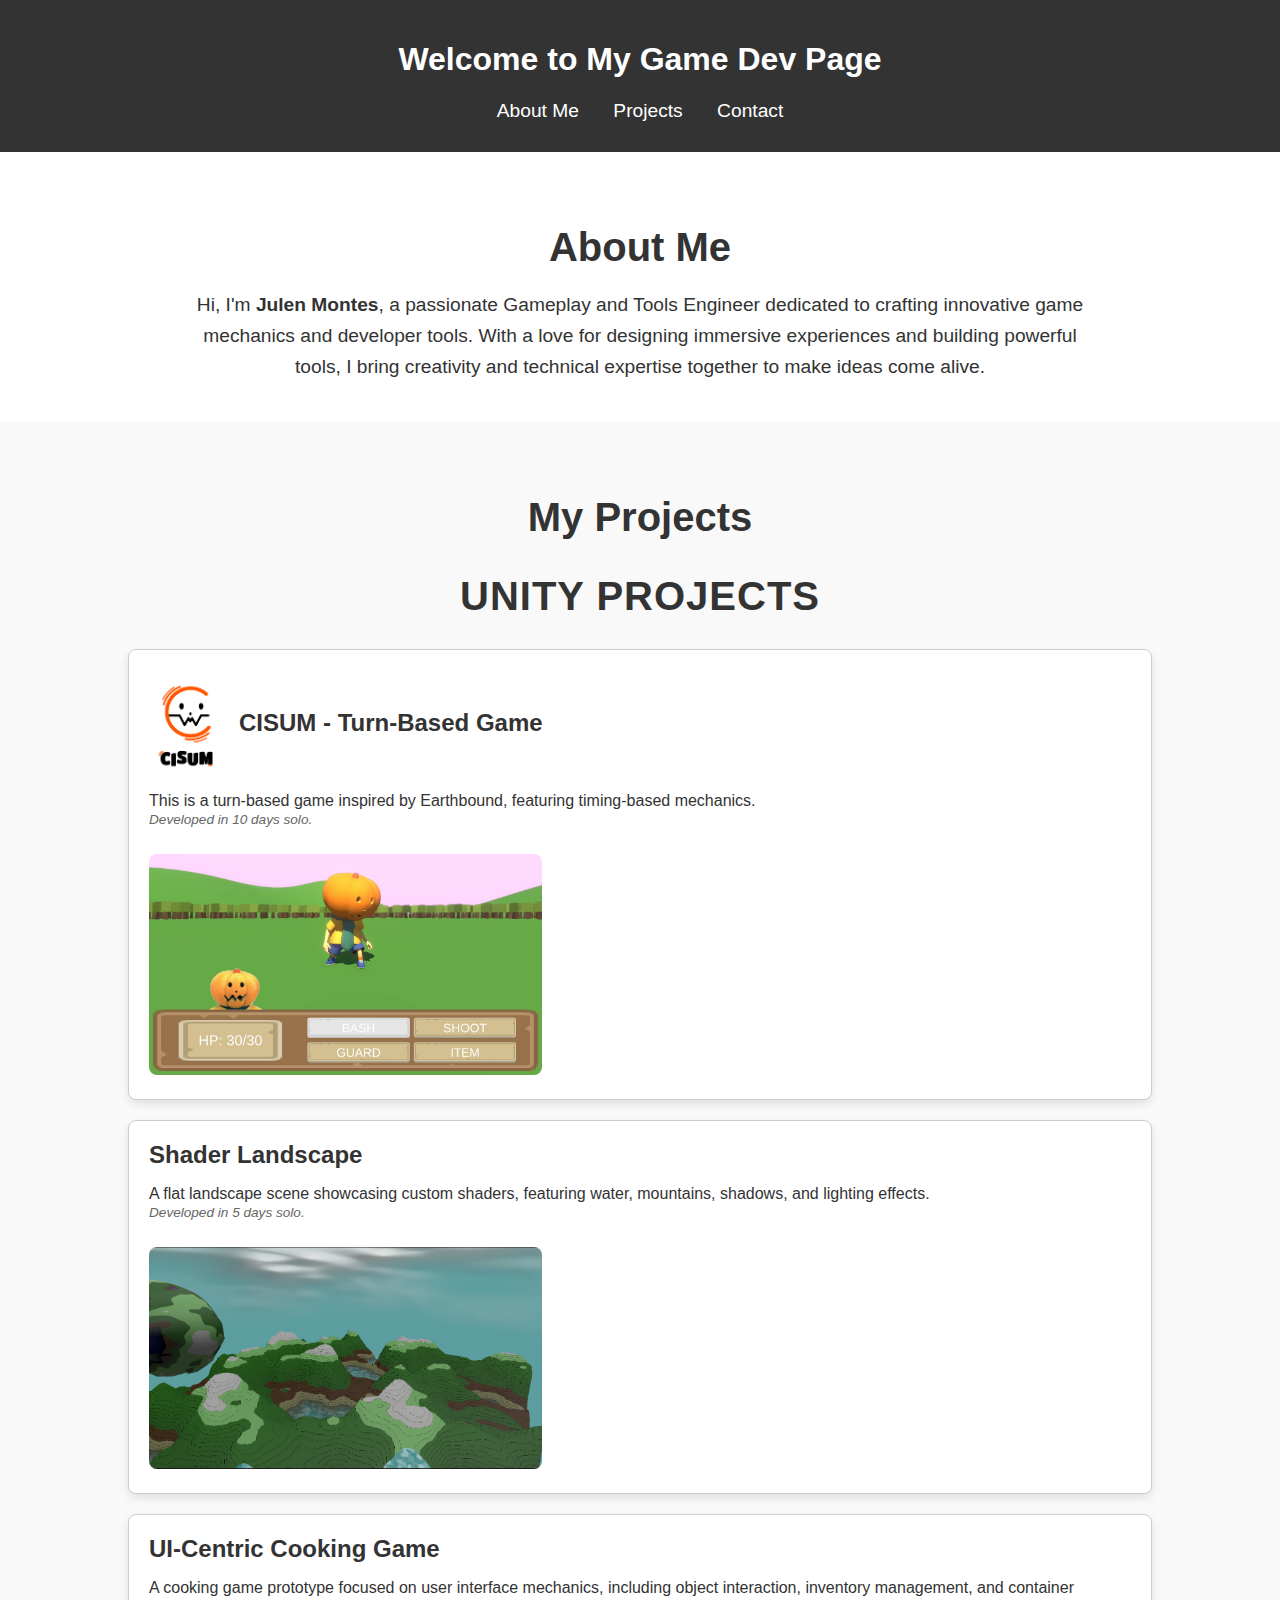
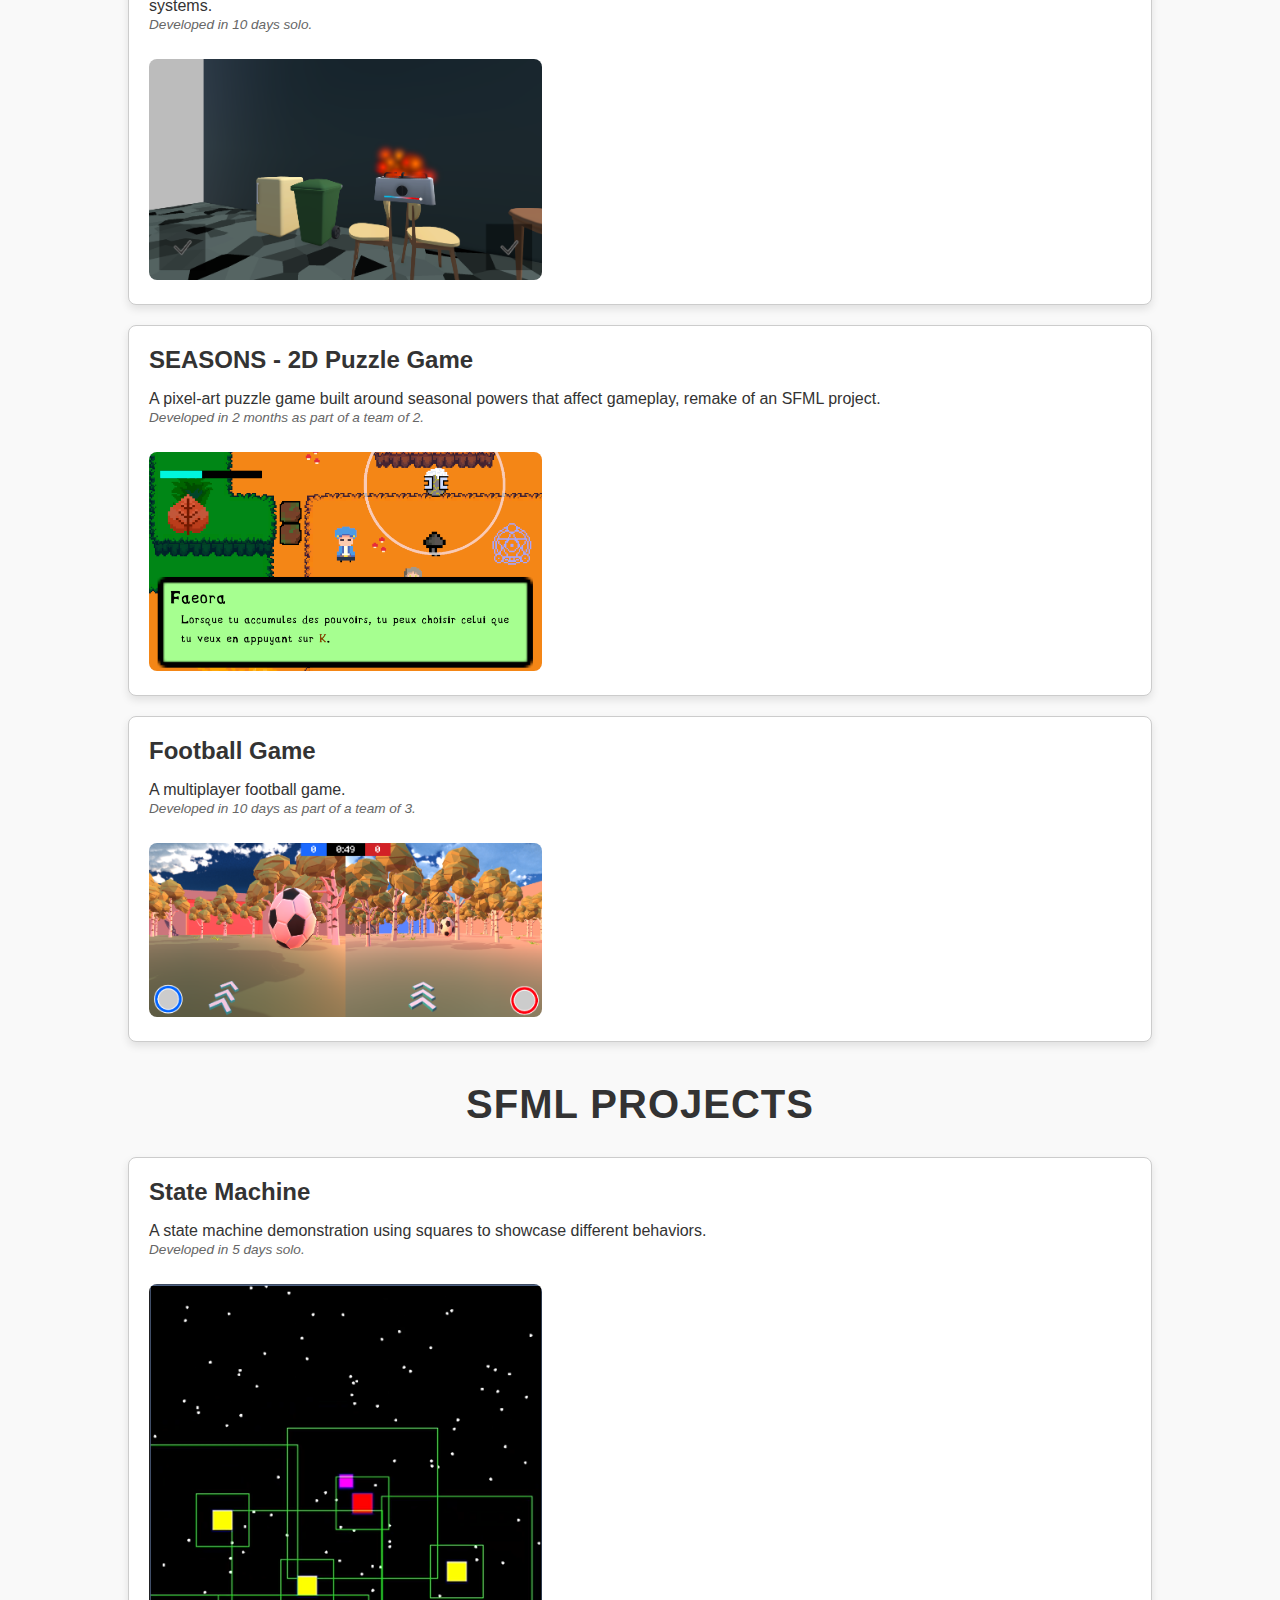
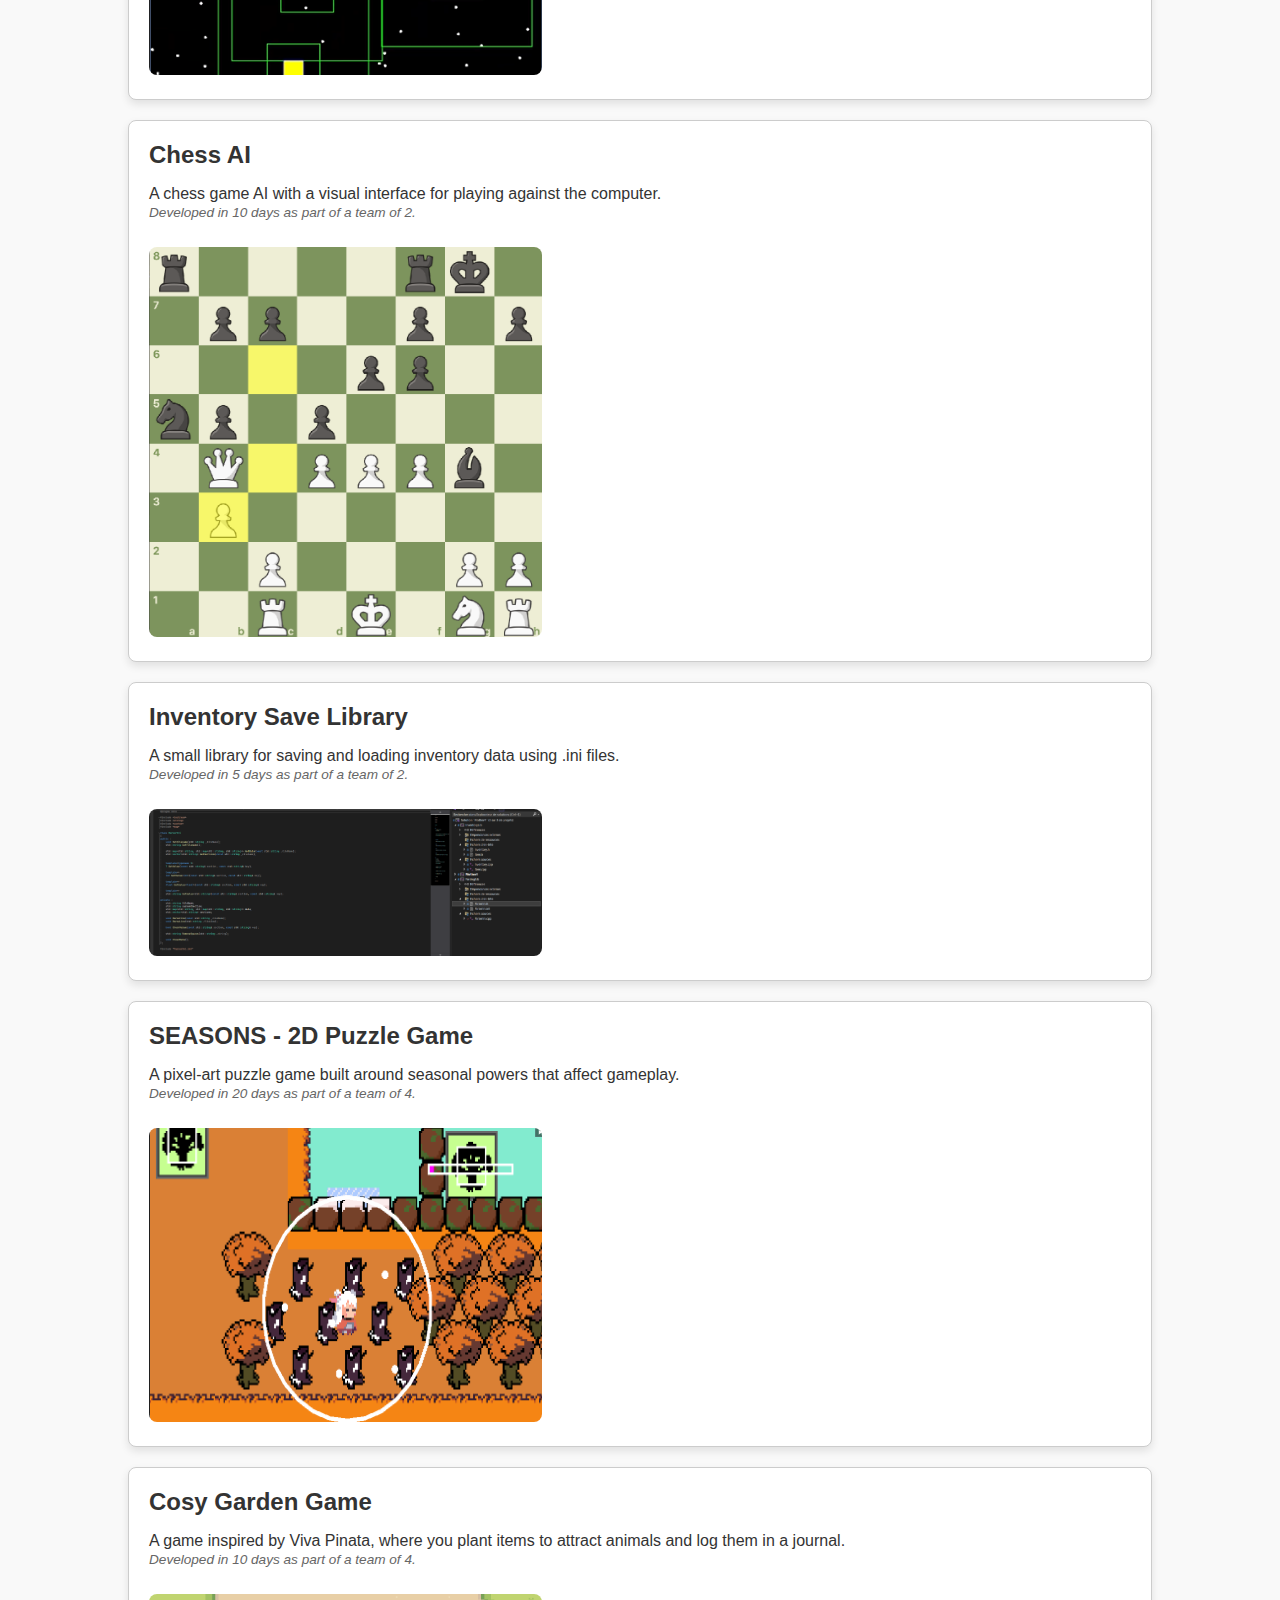
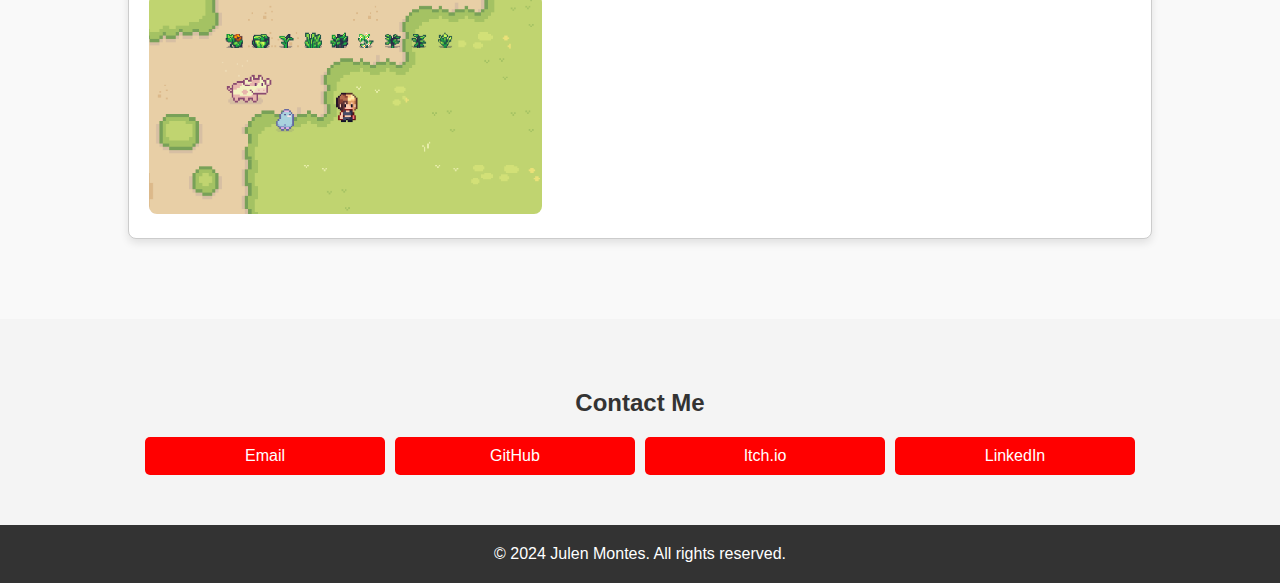
==== commit 32a39f64: "No comment" ====
--- a/index.html
+++ b/index.html
@@ -34,7 +34,6 @@
         <div class="container">
             <h2>My Projects</h2>
 
-            <!-- Section Unity Projects -->
             <div class="category">
                 <h2>Unity Projects</h2>
 
@@ -43,7 +42,7 @@
                         <img class="project-logo" src="Logos/Cisum.png" alt="Unity Project Logo">
                         <h4>CISUM - Turn-Based Game</h4>
                     </div>
-                    <p>This is a turn-based game inspired by *Earthbound*, featuring timing-based mechanics. Developed in 10 days solo.</p>
+                    <p>This is a turn-based game inspired by Earthbound, featuring timing-based mechanics.<br><span class="developed-info">Developed in 10 days solo.</span></p>
                     <img class="project-image" src="ScreenPortfolio/Cisum/image1.jpg" alt="Project Image">
                 </div>
 
@@ -52,7 +51,7 @@
                         <img class="project-logo" src="unity_logo.jpg" alt="Unity Project Logo">
                         <h4>Shader Landscape</h4>
                     </div>
-                    <p>A flat landscape scene showcasing custom shaders, featuring water, mountains, shadows, and lighting effects. Developed in 5 days solo.</p>
+                    <p>A flat landscape scene showcasing custom shaders, featuring water, mountains, shadows, and lighting effects.<br><span class="developed-info">Developed in 5 days solo.</span></p>
                     <img class="project-image" src="ScreenPortfolio/ShaderUnityScreen/image1.png" alt="Project Image">
                 </div>
 
@@ -61,7 +60,7 @@
                         <img class="project-logo" src="unity_logo.jpg" alt="Unity Project Logo">
                         <h4>UI-Centric Cooking Game</h4>
                     </div>
-                    <p>A cooking game prototype focused on user interface mechanics, including object interaction, inventory management, and container systems. Developed in 10 days solo.</p>
+                    <p>A cooking game prototype focused on user interface mechanics, including object interaction, inventory management, and container systems.<br><span class="developed-info">Developed in 10 days solo.</span></p>
                     <img class="project-image" src="ScreenPortfolio/UIUnityScreen/image1.png" alt="Project Image">
                 </div>
 
@@ -70,7 +69,7 @@
                         <img class="project-logo" src="unity_logo.jpg" alt="Unity Project Logo">
                         <h4>SEASONS - 2D Puzzle Game</h4>
                     </div>
-                    <p>A pixel-art puzzle game built around seasonal powers that affect gameplay, remake of an SFML project. Developed in 2 months as part of a team of 2.</p>
+                    <p>A pixel-art puzzle game built around seasonal powers that affect gameplay, remake of an SFML project.<br><span class="developed-info">Developed in 2 months as part of a team of 2.</span></p>
                     <img class="project-image" src="ScreenPortfolio/SeasonsUnity/image1.png" alt="Project Image">
                 </div>
 
@@ -79,13 +78,12 @@
                         <img class="project-logo" src="unity_logo.jpg" alt="Unity Project Logo">
                         <h4>Football Game</h4>
                     </div>
-                    <p>A multiplayer football game. Developed in 10 days as part of a team of 3.</p>
+                    <p>A multiplayer football game.<br><span class="developed-info">Developed in 10 days as part of a team of 3.</span></p>
                     <img class="project-image" src="ScreenPortfolio/BallGame/image1.png" alt="Project Image">
                 </div>
 
             </div>
 
-            <!-- Section SFML Projects -->
             <div class="category">
                 <h2>SFML Projects</h2>
 
@@ -94,7 +92,7 @@
                         <img class="project-logo" src="sfml_logo.jpg" alt="SFML Project Logo">
                         <h4>State Machine</h4>
                     </div>
-                    <p>A state machine demonstration using squares to showcase different behaviors. Developed in 5 days solo.</p>
+                    <p>A state machine demonstration using squares to showcase different behaviors.<br><span class="developed-info">Developed in 5 days solo.</span></p>
                     <img class="project-image" src="ScreenPortfolio/StateMachine/image1.png" alt="Project Image">
                 </div>
 
@@ -103,7 +101,7 @@
                         <img class="project-logo" src="sfml_logo.jpg" alt="SFML Project Logo">
                         <h4>Chess AI</h4>
                     </div>
-                    <p>A chess game AI with a visual interface for playing against the computer. Developed in 10 days as part of a team of 2.</p>
+                    <p>A chess game AI with a visual interface for playing against the computer.<br><span class="developed-info">Developed in 10 days as part of a team of 2.</span></p>
                     <img class="project-image" src="ScreenPortfolio/ChessAI/image1.png" alt="Project Image">
                 </div>
 
@@ -112,7 +110,7 @@
                         <img class="project-logo" src="sfml_logo.jpg" alt="SFML Project Logo">
                         <h4>Inventory Save Library</h4>
                     </div>
-                    <p>A small library for saving and loading inventory data using .ini files. Developed in 5 days as part of a team of 2.</p>
+                    <p>A small library for saving and loading inventory data using .ini files.<br><span class="developed-info">Developed in 5 days as part of a team of 2.</span></p>
                     <img class="project-image" src="ScreenPortfolio/LibrairieParsingSFML/image1.png" alt="Project Image">
                 </div>
 
@@ -121,7 +119,7 @@
                         <img class="project-logo" src="sfml_logo.jpg" alt="SFML Project Logo">
                         <h4>SEASONS - 2D Puzzle Game</h4>
                     </div>
-                    <p>A pixel-art puzzle game built around seasonal powers that affect gameplay. Developed in 20 days as part of a team of 4.</p>
+                    <p>A pixel-art puzzle game built around seasonal powers that affect gameplay.<br><span class="developed-info">Developed in 20 days as part of a team of 4.</span></p>
                     <img class="project-image" src="ScreenPortfolio/SeasonsSFML/image1.png" alt="Project Image">
                 </div>
 
@@ -130,7 +128,7 @@
                         <img class="project-logo" src="sfml_logo.jpg" alt="SFML Project Logo">
                         <h4>Cosy Garden Game</h4>
                     </div>
-                    <p>A game inspired by *Viva Pinata*, where you plant items to attract animals and log them in a journal. First SFML project. Developed in 10 days as part of a team of 4.</p>
+                    <p>A game inspired by Viva Pinata, where you plant items to attract animals and log them in a journal.<br><span class="developed-info">Developed in 10 days as part of a team of 4.</span></p>
                     <img class="project-image" src="ScreenPortfolio/Ecospace/image1.png" alt="Project Image">
                 </div>
 
@@ -159,29 +157,23 @@
     </footer>
 
     <script>
-        // Fonction qui vérifie si l'image existe
         function checkLogo() {
-            // Sélectionner toutes les images avec la classe .project-logo
             const logos = document.querySelectorAll('.project-logo');
 
             logos.forEach(function (logo) {
                 const img = new Image();
-                img.src = logo.src; // Obtenir l'URL de l'image
+                img.src = logo.src;
 
-                // Vérifier si l'image est correctement chargée
                 img.onload = function () {
-                    // Si l'image existe, on la garde visible
                     logo.classList.remove('hidden');
                 };
 
                 img.onerror = function () {
-                    // Si l'image n'existe pas, on cache l'élément
                     logo.classList.add('hidden');
                 };
             });
         }
 
-        // Appeler la fonction de vérification des logos dès que la page est chargée
         window.onload = checkLogo;
     </script>
 </body>
--- a/styles.css
+++ b/styles.css
@@ -1,5 +1,4 @@
-﻿/* Style général du site */
-body {
+﻿body {
     font-family: Arial, sans-serif;
     margin: 0;
     padding: 0;
@@ -12,13 +11,24 @@
     margin: 0 auto;
 }
 
-/* En-tête du site */
 header {
     background-color: #333;
     color: white;
     padding: 20px 0;
     text-align: center;
 }
+
+    header .header-content {
+        display: flex;
+        justify-content: center;
+        align-items: center;
+    }
+
+        header .header-content img {
+            width: 50px;
+            height: auto;
+            margin-right: 15px;
+        }
 
     header nav ul {
         list-style: none;
@@ -41,7 +51,6 @@
                     text-decoration: underline;
                 }
 
-/* Section About Me */
 #about {
     padding: 40px 0;
     background-color: #ffffff;
@@ -61,7 +70,6 @@
         margin: 0 auto;
     }
 
-/* Section Projects */
 #projects {
     padding: 40px 0;
     background-color: #f9f9f9;
@@ -85,7 +93,6 @@
         letter-spacing: 1px;
     }
 
-/* Style pour chaque projet */
 .project {
     margin-bottom: 20px;
     padding: 20px;
@@ -102,33 +109,39 @@
 }
 
 .project-logo {
-    max-width: 100px; /* Ajuste la largeur maximale à 150px */
-    height: auto; /* Conserve le ratio d'aspect de l'image */
-    margin-right: 10px; /* Ajoute un peu d'espace entre le logo et le titre du projet */
+    width: 75px;
+    height: auto;
+    margin-right: 15px;
 }
-
 
 .project h4 {
     font-size: 1.5rem;
-    margin-bottom: 10px;
+    margin: 0;
+}
+
+.project-logo.hidden {
+    display: none;
 }
 
 .project-image {
-    width: 100%;
-    max-width: 600px;
+    width: 40%;
     height: auto;
     margin-top: 10px;
     border-radius: 8px;
 }
 
-/* Style pour la section Contact */
+.developed-info {
+    font-size: 0.85rem;
+    color: #666;
+    font-style: italic;
+}
+
 #contact {
     background-color: #f4f4f4;
     padding: 50px 0;
     text-align: center;
 }
 
-/* Style pour le conteneur des boutons sociaux */
 .social-buttons {
     margin-top: 20px;
     display: flex;
@@ -155,12 +168,14 @@
         text-decoration: underline;
     }
 
-/* Footer */
 footer {
     background-color: #333;
     color: white;
     text-align: center;
     padding: 20px 0;
+    position: relative;
+    bottom: 0;
+    width: 100%;
 }
 
     footer p {
@@ -168,7 +183,6 @@
         font-size: 1rem;
     }
 
-/* Responsive design for smaller screens */
 @media screen and (max-width: 768px) {
     .container {
         width: 95%;
@@ -183,7 +197,3 @@
         max-width: 100%;
     }
 }
-
-.hidden {
-    display: none;
-}
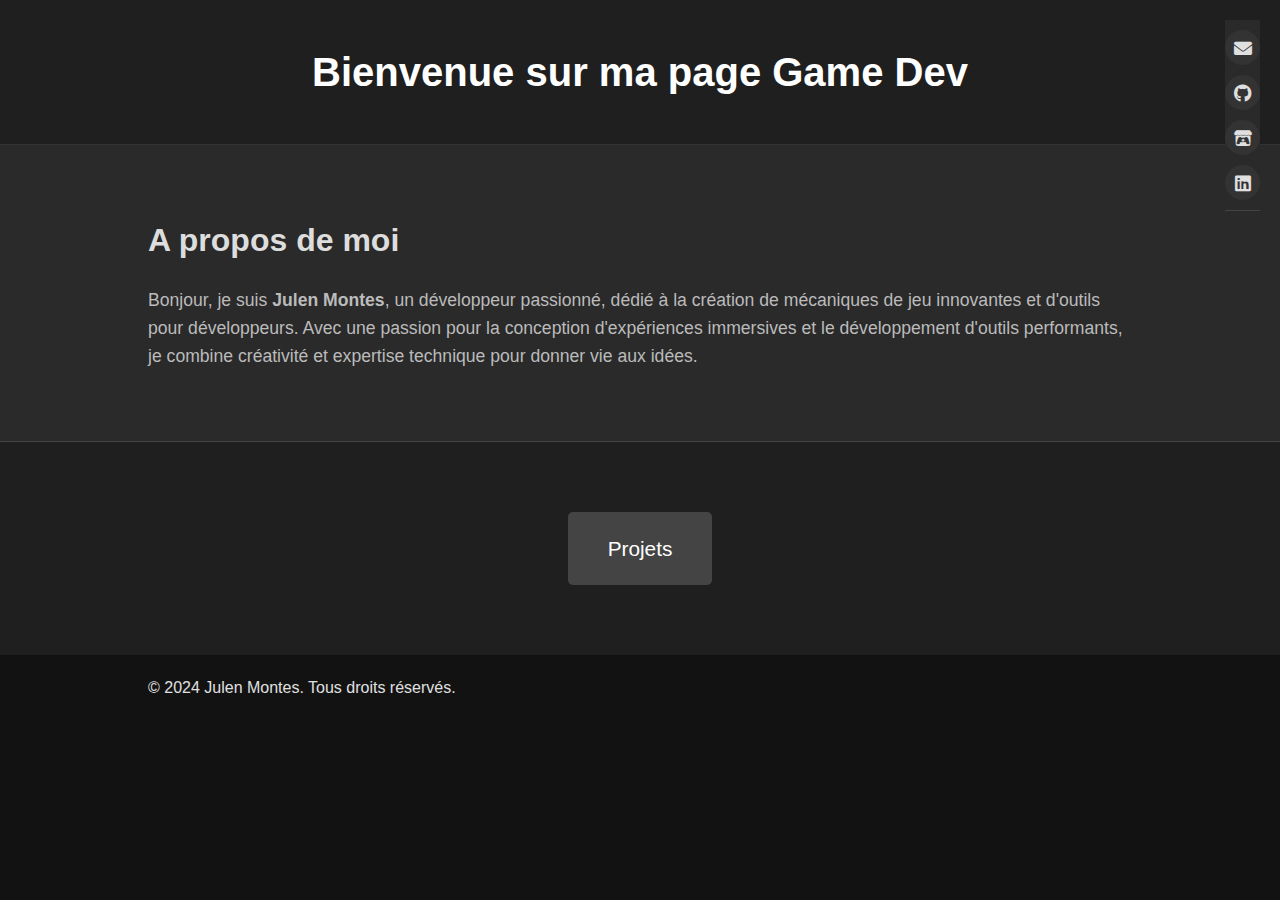
==== commit b47a1b58: "Grossse Update" ====
--- a/index.html
+++ b/index.html
@@ -5,176 +5,56 @@
     <meta name="viewport" content="width=device-width, initial-scale=1.0">
     <title>Julen Montes</title>
     <link rel="stylesheet" href="styles.css">
+    <link href="https://cdnjs.cloudflare.com/ajax/libs/font-awesome/6.0.0-beta3/css/all.min.css" rel="stylesheet">
 </head>
 <body>
     <header>
         <div class="container">
-            <h1>Welcome to My Game Dev Page</h1>
-            <nav>
-                <ul>
-                    <li><a href="#about">About Me</a></li>
-                    <li><a href="#projects">Projects</a></li>
-                    <li><a href="#contact">Contact</a></li>
-                </ul>
-            </nav>
+            <h1>Bienvenue sur ma page Game Dev</h1>
         </div>
     </header>
 
     <section id="about">
         <div class="container">
-            <h2>About Me</h2>
+            <h2>A propos de moi</h2>
             <p class="intro-text">
-                Hi, I'm <strong>Julen Montes</strong>, a passionate Gameplay and Tools Engineer dedicated to crafting innovative game mechanics and developer tools.
-                With a love for designing immersive experiences and building powerful tools, I bring creativity and technical expertise together to make ideas come alive.
+                Bonjour, je suis <strong>Julen Montes</strong>, un développeur passionné, dédié à la création de mécaniques de jeu innovantes et d'outils pour développeurs.
+                Avec une passion pour la conception d'expériences immersives et le développement d'outils performants, je combine créativité et expertise technique pour donner vie aux idées.
             </p>
         </div>
     </section>
 
+    <!-- Rectangle cliquable "Projets" -->
     <section id="projects">
         <div class="container">
-            <h2>My Projects</h2>
-
-            <div class="category">
-                <h2>Unity Projects</h2>
-
-                <div class="project">
-                    <div class="project-header">
-                        <img class="project-logo" src="Logos/Cisum.png" alt="Unity Project Logo">
-                        <h4>CISUM - Turn-Based Game</h4>
-                    </div>
-                    <p>This is a turn-based game inspired by Earthbound, featuring timing-based mechanics.<br><span class="developed-info">Developed in 10 days solo.</span></p>
-                    <img class="project-image" src="ScreenPortfolio/Cisum/image1.jpg" alt="Project Image">
-                </div>
-
-                <div class="project">
-                    <div class="project-header">
-                        <img class="project-logo" src="unity_logo.jpg" alt="Unity Project Logo">
-                        <h4>Shader Landscape</h4>
-                    </div>
-                    <p>A flat landscape scene showcasing custom shaders, featuring water, mountains, shadows, and lighting effects.<br><span class="developed-info">Developed in 5 days solo.</span></p>
-                    <img class="project-image" src="ScreenPortfolio/ShaderUnityScreen/image1.png" alt="Project Image">
-                </div>
-
-                <div class="project">
-                    <div class="project-header">
-                        <img class="project-logo" src="unity_logo.jpg" alt="Unity Project Logo">
-                        <h4>UI-Centric Cooking Game</h4>
-                    </div>
-                    <p>A cooking game prototype focused on user interface mechanics, including object interaction, inventory management, and container systems.<br><span class="developed-info">Developed in 10 days solo.</span></p>
-                    <img class="project-image" src="ScreenPortfolio/UIUnityScreen/image1.png" alt="Project Image">
-                </div>
-
-                <div class="project">
-                    <div class="project-header">
-                        <img class="project-logo" src="unity_logo.jpg" alt="Unity Project Logo">
-                        <h4>SEASONS - 2D Puzzle Game</h4>
-                    </div>
-                    <p>A pixel-art puzzle game built around seasonal powers that affect gameplay, remake of an SFML project.<br><span class="developed-info">Developed in 2 months as part of a team of 2.</span></p>
-                    <img class="project-image" src="ScreenPortfolio/SeasonsUnity/image1.png" alt="Project Image">
-                </div>
-
-                <div class="project">
-                    <div class="project-header">
-                        <img class="project-logo" src="unity_logo.jpg" alt="Unity Project Logo">
-                        <h4>Football Game</h4>
-                    </div>
-                    <p>A multiplayer football game.<br><span class="developed-info">Developed in 10 days as part of a team of 3.</span></p>
-                    <img class="project-image" src="ScreenPortfolio/BallGame/image1.png" alt="Project Image">
-                </div>
-
-            </div>
-
-            <div class="category">
-                <h2>SFML Projects</h2>
-
-                <div class="project">
-                    <div class="project-header">
-                        <img class="project-logo" src="sfml_logo.jpg" alt="SFML Project Logo">
-                        <h4>State Machine</h4>
-                    </div>
-                    <p>A state machine demonstration using squares to showcase different behaviors.<br><span class="developed-info">Developed in 5 days solo.</span></p>
-                    <img class="project-image" src="ScreenPortfolio/StateMachine/image1.png" alt="Project Image">
-                </div>
-
-                <div class="project">
-                    <div class="project-header">
-                        <img class="project-logo" src="sfml_logo.jpg" alt="SFML Project Logo">
-                        <h4>Chess AI</h4>
-                    </div>
-                    <p>A chess game AI with a visual interface for playing against the computer.<br><span class="developed-info">Developed in 10 days as part of a team of 2.</span></p>
-                    <img class="project-image" src="ScreenPortfolio/ChessAI/image1.png" alt="Project Image">
-                </div>
-
-                <div class="project">
-                    <div class="project-header">
-                        <img class="project-logo" src="sfml_logo.jpg" alt="SFML Project Logo">
-                        <h4>Inventory Save Library</h4>
-                    </div>
-                    <p>A small library for saving and loading inventory data using .ini files.<br><span class="developed-info">Developed in 5 days as part of a team of 2.</span></p>
-                    <img class="project-image" src="ScreenPortfolio/LibrairieParsingSFML/image1.png" alt="Project Image">
-                </div>
-
-                <div class="project">
-                    <div class="project-header">
-                        <img class="project-logo" src="sfml_logo.jpg" alt="SFML Project Logo">
-                        <h4>SEASONS - 2D Puzzle Game</h4>
-                    </div>
-                    <p>A pixel-art puzzle game built around seasonal powers that affect gameplay.<br><span class="developed-info">Developed in 20 days as part of a team of 4.</span></p>
-                    <img class="project-image" src="ScreenPortfolio/SeasonsSFML/image1.png" alt="Project Image">
-                </div>
-
-                <div class="project">
-                    <div class="project-header">
-                        <img class="project-logo" src="sfml_logo.jpg" alt="SFML Project Logo">
-                        <h4>Cosy Garden Game</h4>
-                    </div>
-                    <p>A game inspired by Viva Pinata, where you plant items to attract animals and log them in a journal.<br><span class="developed-info">Developed in 10 days as part of a team of 4.</span></p>
-                    <img class="project-image" src="ScreenPortfolio/Ecospace/image1.png" alt="Project Image">
-                </div>
-
-            </div>
-
+            <a href="projets.html" class="projects-box">
+                <p>Projets</p>
+            </a>
         </div>
     </section>
 
+    <!-- Section Contacts -->
     <section id="contact">
-        <div class="container">
-            <h2>Contact Me</h2>
-
-            <div class="social-buttons">
-                <a href="mailto:jmontes@gaming.tech" class="social-button">Email</a>
-                <a href="https://github.com/JulenMYT" class="social-button">GitHub</a>
-                <a href="https://itch.io/profile/awakening15" class="social-button">Itch.io</a>
-                <a href="https://www.linkedin.com/in/julen-montes-5aa54b341/" class="social-button">LinkedIn</a>
-            </div>
+        <div class="social-buttons">
+            <a href="mailto:jmontes@gaming.tech" class="social-button" title="Email">
+                <i class="fas fa-envelope"></i>
+            </a>
+            <a href="https://github.com/JulenMYT" class="social-button" title="GitHub">
+                <i class="fab fa-github"></i>
+            </a>
+            <a href="https://itch.io/profile/awakening15" class="social-button" title="Itch.io">
+                <i class="fab fa-itch-io"></i>
+            </a>
+            <a href="https://www.linkedin.com/in/julen-montes-5aa54b341/" class="social-button" title="LinkedIn">
+                <i class="fab fa-linkedin"></i>
+            </a>
         </div>
     </section>
 
     <footer>
         <div class="container">
-            <p>© 2024 Julen Montes. All rights reserved.</p>
+            <p>© 2024 Julen Montes. Tous droits réservés.</p>
         </div>
     </footer>
-
-    <script>
-        function checkLogo() {
-            const logos = document.querySelectorAll('.project-logo');
-
-            logos.forEach(function (logo) {
-                const img = new Image();
-                img.src = logo.src;
-
-                img.onload = function () {
-                    logo.classList.remove('hidden');
-                };
-
-                img.onerror = function () {
-                    logo.classList.add('hidden');
-                };
-            });
-        }
-
-        window.onload = checkLogo;
-    </script>
 </body>
 </html>
--- a/styles.css
+++ b/styles.css
@@ -1,106 +1,123 @@
-﻿body {
-    font-family: Arial, sans-serif;
+﻿/* Général */
+* {
     margin: 0;
     padding: 0;
-    background-color: #f4f4f9;
-    color: #333;
+    box-sizing: border-box;
+    font-family: 'Arial', sans-serif;
+}
+
+body {
+    background-color: #121212; /* Fond sombre */
+    color: #e0e0e0; /* Texte clair */
+    line-height: 1.6;
 }
 
 .container {
     width: 80%;
     margin: 0 auto;
-}
-
+    padding: 20px;
+}
+
+/* Header */
 header {
-    background-color: #333;
-    color: white;
+    background-color: #1f1f1f;
     padding: 20px 0;
+    border-bottom: 1px solid #333;
     text-align: center;
 }
 
-    header .header-content {
-        display: flex;
-        justify-content: center;
-        align-items: center;
-    }
-
-        header .header-content img {
-            width: 50px;
-            height: auto;
-            margin-right: 15px;
-        }
-
-    header nav ul {
+    header h1 {
+        color: #ffffff;
+        font-size: 2.5rem;
+    }
+
+    header ul {
         list-style: none;
-        padding: 0;
-        margin: 10px 0;
-    }
-
-        header nav ul li {
-            display: inline;
+        text-align: center;
+        margin-top: 10px;
+    }
+
+        header ul li {
+            display: inline-block;
             margin: 0 15px;
         }
 
-            header nav ul li a {
-                color: white;
+            header ul li a {
+                color: #e0e0e0;
                 text-decoration: none;
-                font-size: 1.2rem;
+                font-size: 1rem;
+                transition: color 0.3s;
             }
 
-                header nav ul li a:hover {
-                    text-decoration: underline;
+                header ul li a:hover {
+                    color: #ff9d00; /* Couleur de survol */
                 }
 
+/* A propos */
 #about {
-    padding: 40px 0;
-    background-color: #ffffff;
+    padding: 50px 0;
+    background-color: #2a2a2a;
+    border-bottom: 1px solid #444;
 }
 
     #about h2 {
-        font-size: 2.5rem;
-        text-align: center;
+        font-size: 2rem;
+        color: #ddd;
         margin-bottom: 20px;
     }
 
     #about .intro-text {
-        font-size: 1.2rem;
-        text-align: center;
-        line-height: 1.6;
-        max-width: 900px;
-        margin: 0 auto;
-    }
-
+        font-size: 1.1rem;
+        color: #bbb;
+    }
+
+/* Projets */
 #projects {
-    padding: 40px 0;
-    background-color: #f9f9f9;
-}
-
-    #projects h2 {
-        font-size: 2.5rem;
-        text-align: center;
-        margin-bottom: 30px;
-    }
-
+    padding: 50px 0;
+    background-color: #1f1f1f;
+    text-align: center;
+}
+
+.projects-box {
+    display: inline-block;
+    padding: 20px 40px;
+    background-color: #444;
+    color: #fff;
+    text-decoration: none;
+    font-size: 1.3rem;
+    border-radius: 5px;
+    transition: background-color 0.3s ease;
+}
+
+    .projects-box:hover {
+        background-color: #666;
+    }
+
+/* Catégorie de projets */
 .category {
     margin-bottom: 40px;
 }
 
     .category h2 {
+        color: #ff9d00;
+        text-align: center;
         font-size: 2rem;
         margin-bottom: 20px;
-        color: #333;
-        text-transform: uppercase;
-        letter-spacing: 1px;
-    }
-
+    }
+
+/* Projets individuels */
 .project {
+    background-color: #1d1d1d;
+    border-radius: 8px;
     margin-bottom: 20px;
-    padding: 20px;
-    border: 1px solid #ccc;
-    border-radius: 8px;
-    box-shadow: 0 4px 8px rgba(0, 0, 0, 0.1);
-    background-color: #ffffff;
-}
+    padding: 15px;
+    transition: transform 0.3s ease-in-out;
+}
+
+    .project:hover .project-image {
+        transform: scale(1.1);
+        transition: transform 0.3s ease;
+    }
 
 .project-header {
     display: flex;
@@ -109,91 +126,123 @@
 }
 
 .project-logo {
-    width: 75px;
+    width: 50px;
+    height: 50px;
+    margin-right: 15px;
+}
+
+.project h4 {
+    color: #ffffff;
+    font-size: 1.5rem;
+}
+
+.project p {
+    color: #b0b0b0;
+    font-size: 1rem;
+}
+
+.project .developed-info {
+    font-style: italic;
+    color: #aaa;
+}
+
+.project-image {
+    width: 100%;
     height: auto;
-    margin-right: 15px;
-}
-
-.project h4 {
-    font-size: 1.5rem;
-    margin: 0;
-}
-
-.project-logo.hidden {
-    display: none;
-}
-
-.project-image {
-    width: 40%;
-    height: auto;
-    margin-top: 10px;
     border-radius: 8px;
-}
-
-.developed-info {
-    font-size: 0.85rem;
-    color: #666;
-    font-style: italic;
-}
-
+    margin-top: 15px;
+}
+
+/* Contacts (Fixe en haut à droite avec des icônes) */
 #contact {
-    background-color: #f4f4f4;
-    padding: 50px 0;
+    padding: 10px 0; /* Réduit la hauteur du bandeau */
+    background-color: #2a2a2a;
+    border-bottom: 1px solid #444;
     text-align: center;
-}
-
+    position: fixed;
+    top: 20px;
+    right: 20px;
+    z-index: 1000; /* Assure que le contact soit au-dessus des autres éléments */
+}
+
+    #contact h2 {
+        font-size: 1.5rem; /* Taille plus petite pour le titre */
+        color: #ddd;
+        margin-bottom: 10px; /* Réduit l'espace en dessous du titre */
+    }
+
+/* Boutons sociaux */
 .social-buttons {
-    margin-top: 20px;
+    display: flex;
+    flex-direction: column;
+    align-items: center;
+    gap: 10px; /* Réduit l'espace entre les icônes */
+    margin-top: 0; /* Supprime l'espace au-dessus des icônes */
+}
+
+.social-button {
+    background-color: #333333;
+    color: #e0e0e0;
+    padding: 8px 16px;
+    border-radius: 50%;
+    width: 35px; /* Réduit la taille des icônes */
+    height: 35px;
     display: flex;
     justify-content: center;
-    gap: 10px;
-    flex-wrap: wrap;
-}
-
-.social-button {
-    display: block;
-    background-color: red;
-    color: white;
-    font-size: 16px;
-    padding: 10px 20px;
+    align-items: center;
     text-decoration: none;
-    border-radius: 5px;
-    transition: background-color 0.3s ease, text-decoration 0.3s ease;
-    width: 100%;
-    max-width: 200px;
+    transition: background-color 0.3s, color 0.3s, box-shadow 0.3s;
+    font-size: 18px;
 }
 
     .social-button:hover {
-        background-color: darkred;
-        text-decoration: underline;
-    }
-
-footer {
-    background-color: #333;
-    color: white;
-    text-align: center;
-    padding: 20px 0;
-    position: relative;
-    bottom: 0;
-    width: 100%;
-}
-
-    footer p {
-        margin: 0;
+        background-color: #ff9d00;
+        color: #121212;
+        box-shadow: 0px 4px 10px rgba(255, 157, 0, 0.4); /* Light shadow */
+    }
+
+/* Animations */
+.fade-in {
+    opacity: 0;
+    animation: fadeIn 1s forwards;
+}
+
+@keyframes fadeIn {
+    to {
+        opacity: 1;
+    }
+}
+
+/* Responsivité */
+@media (max-width: 768px) {
+    .container {
+        width: 90%;
+    }
+
+    header h1 {
+        font-size: 2rem;
+    }
+
+    .projects-box {
+        padding: 15px 30px;
+        font-size: 1.1rem;
+    }
+
+    .social-button {
+        width: 30px;
+        height: 30px;
+        font-size: 14px; /* Réduit encore la taille des icônes sur mobile */
+    }
+}
+
+@media (max-width: 600px) {
+    body {
         font-size: 1rem;
     }
 
-@media screen and (max-width: 768px) {
-    .container {
-        width: 95%;
-    }
-
-    header nav ul li {
-        display: block;
-        margin: 10px 0;
-    }
-
-    .project-image {
-        max-width: 100%;
-    }
-}
+    .projects-box {
+        width: 100%;
+        padding: 15px;
+        font-size: 1.2rem;
+    }
+}
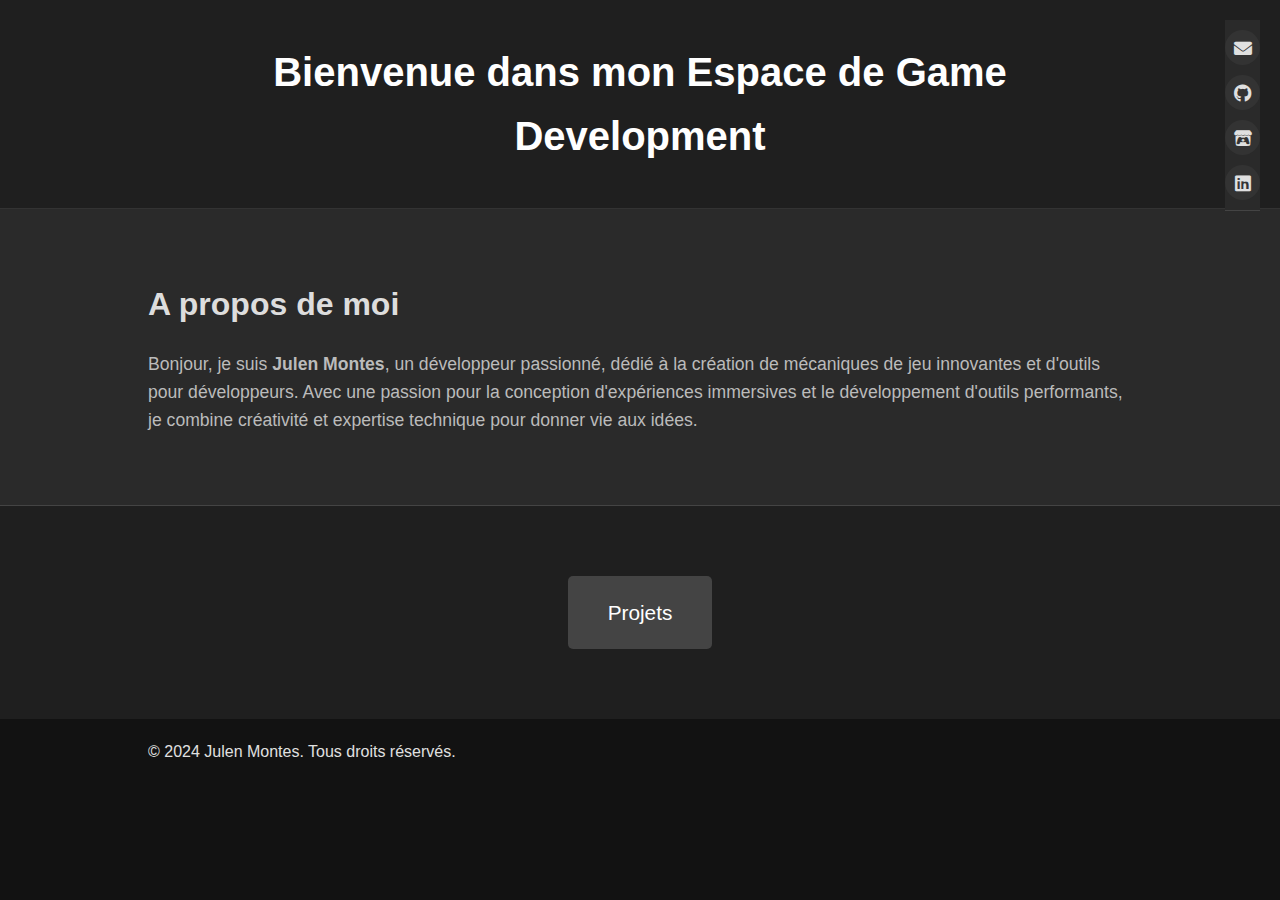
==== commit da899dff: "Update mail" ====
--- a/index.html
+++ b/index.html
@@ -10,7 +10,7 @@
 <body>
     <header>
         <div class="container">
-            <h1>Bienvenue sur ma page Game Dev</h1>
+            <h1>Bienvenue dans mon Espace de Game Development</h1>
         </div>
     </header>
 
@@ -36,7 +36,7 @@
     <!-- Section Contacts -->
     <section id="contact">
         <div class="social-buttons">
-            <a href="mailto:jmontes@gaming.tech" class="social-button" title="Email">
+            <a href="mailto:julenmontesytellez@gmail.com" class="social-button" title="Email">
                 <i class="fas fa-envelope"></i>
             </a>
             <a href="https://github.com/JulenMYT" class="social-button" title="GitHub">
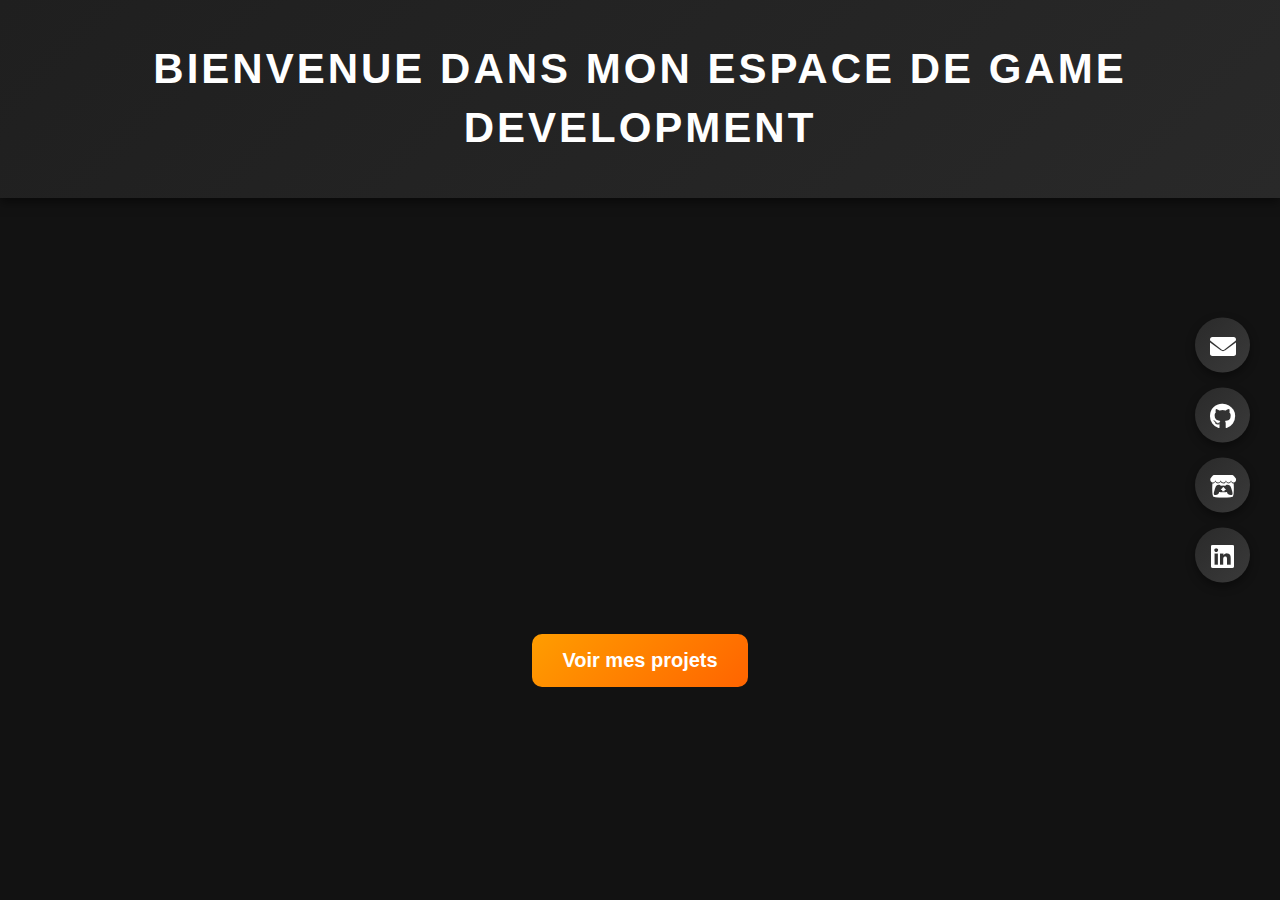
==== commit 612bdeed: "refonte totale" ====
--- a/index.html
+++ b/index.html
@@ -1,40 +1,38 @@
-﻿<!DOCTYPE html>
-<html lang="en">
-<head>
-    <meta charset="UTF-8">
-    <meta name="viewport" content="width=device-width, initial-scale=1.0">
-    <title>Julen Montes</title>
-    <link rel="stylesheet" href="styles.css">
-    <link href="https://cdnjs.cloudflare.com/ajax/libs/font-awesome/6.0.0-beta3/css/all.min.css" rel="stylesheet">
-</head>
-<body>
-    <header>
-        <div class="container">
-            <h1>Bienvenue dans mon Espace de Game Development</h1>
+<!DOCTYPE html>
+<html lang="fr">
+    <head>
+        <meta charset="UTF-8">
+        <meta name="viewport" content="width=device-width, initial-scale=1.0">
+        <title>Julen Montes</title>
+        <link rel="stylesheet" href="styles/contact.css">
+        <link rel="stylesheet" href="styles/index.css">
+        <link rel="stylesheet" href="styles/general.css">
+        <link href="https://cdnjs.cloudflare.com/ajax/libs/font-awesome/6.0.0-beta3/css/all.min.css" rel="stylesheet">
+    </head>
+    <body>
+        <div class="header">
+            <h1 class="header-title">
+                Bienvenue dans mon espace de Game Development
+            </h1>
         </div>
-    </header>
 
-    <section id="about">
-        <div class="container">
-            <h2>A propos de moi</h2>
-            <p class="intro-text">
-                Bonjour, je suis <strong>Julen Montes</strong>, un développeur passionné, dédié à la création de mécaniques de jeu innovantes et d'outils pour développeurs.
-                Avec une passion pour la conception d'expériences immersives et le développement d'outils performants, je combine créativité et expertise technique pour donner vie aux idées.
+        <div class="about-me">
+            <p class="about-me-title">
+                À propos de moi
+            </p>
+            <p class="about-me-text">
+                Passionné par le développement de jeux vidéo, 
+                je suis constamment à la recherche de nouvelles 
+                connaissances et de défis techniques à relever. 
+                Mon objectif est de concevoir des expériences immersives 
+                en combinant gameplay innovant, intelligence artificielle
+                avancée et optimisation des performances. 
+                Chaque projet est pour moi une occasion d’explorer 
+                de nouvelles approches et d’affiner mes compétences
+                pour créer des jeux toujours plus captivants.
             </p>
         </div>
-    </section>
 
-    <!-- Rectangle cliquable "Projets" -->
-    <section id="projects">
-        <div class="container">
-            <a href="projets.html" class="projects-box">
-                <p>Projets</p>
-            </a>
-        </div>
-    </section>
-
-    <!-- Section Contacts -->
-    <section id="contact">
         <div class="social-buttons">
             <a href="mailto:julenmontesytellez@gmail.com" class="social-button" title="Email">
                 <i class="fas fa-envelope"></i>
@@ -49,12 +47,9 @@
                 <i class="fab fa-linkedin"></i>
             </a>
         </div>
-    </section>
 
-    <footer>
-        <div class="container">
-            <p>© 2024 Julen Montes. Tous droits réservés.</p>
-        </div>
-    </footer>
-</body>
+        <a href="projets.html" class="projects-button">
+            Voir mes projets
+        </a>
+    </body>
 </html>
--- a/styles/contact.css
+++ b/styles/contact.css
@@ -0,0 +1,36 @@
+/* Social Buttons */
+.social-buttons {
+    position: fixed;
+    right: 20px;
+    top: 50%;
+    transform: translateY(-50%);
+    display: flex;
+    flex-direction: column;
+    gap: 15px;
+    padding: 10px;
+    border-radius: 10px;
+    transition: right 0.3s ease-in-out;
+    animation: fadeIn 1s ease-out forwards;
+}
+
+.social-button {
+    background: linear-gradient(135deg, #2a2a2a, #3a3a3a);
+    color: white;
+    width: 55px;
+    height: 55px;
+    border-radius: 50%;
+    display: flex;
+    justify-content: center;
+    align-items: center;
+    text-decoration: none;
+    font-size: 26px;
+    box-shadow: 0px 4px 10px rgba(0, 0, 0, 0.4);
+    transition: all 0.3s ease-in-out;
+}
+
+.social-button:hover {
+    background: linear-gradient(135deg, var(--orange), #ff6400);
+    color: #121212;
+    box-shadow: 0px 4px 15px rgba(255, 157, 0, 0.6);
+    transform: scale(1.1);
+}
--- a/styles/index.css
+++ b/styles/index.css
@@ -0,0 +1,92 @@
+
+* {
+    margin: 0;
+    padding: 0;
+    box-sizing: border-box;
+    font-family: 'Poppins', sans-serif;
+}
+
+body {
+    background-color: var(--dark-background);
+    color: white;
+    text-align: center;
+    transition: background 0.5s ease-in-out;
+}
+
+/* Header */
+.header {
+    background: linear-gradient(135deg, #1f1f1f, #292929);
+    padding: 40px 0;
+    box-shadow: 0 4px 10px rgba(0, 0, 0, 0.5);
+    animation: fadeIn 1s ease-out;
+}
+
+.header-title {
+    font-size: 42px;
+    font-weight: 700;
+    text-transform: uppercase;
+    letter-spacing: 3px;
+    line-height: 1.4;
+}
+
+/* About Me */
+.about-me {
+    background: #1b1b1b;
+    padding: 60px 20px;
+    margin: 40px auto;
+    width: 80%;
+    max-width: 900px;
+    border-radius: 12px;
+    box-shadow: 0px 5px 15px rgba(255, 157, 0, 0.2);
+    opacity: 0;
+    transform: translateY(30px);
+    animation: fadeInUp 1s ease-out forwards 0.5s;
+}
+
+.about-me-title {
+    font-size: 28px;
+    font-weight: 700;
+    margin-bottom: 20px;
+}
+
+.about-me-text {
+    font-size: 18px;
+    line-height: 1.6;
+    color: #ddd;
+}
+
+.projects-button {
+    display: inline-block;
+    background: linear-gradient(135deg, var(--orange), #ff6400);
+    color: white;
+    font-size: 20px;
+    font-weight: 600;
+    padding: 15px 30px;
+    border-radius: 10px;
+    text-decoration: none;
+    transition: background 0.3s ease, transform 0.3s ease;
+    margin-top: 40px;
+    animation: fadeIn 1s ease-out forwards;
+}
+
+.projects-button:hover {
+    background: linear-gradient(135deg, #ff6400, var(--orange));
+    transform: scale(1.05);
+}
+
+/* Animations */
+@keyframes fadeIn {
+    from { opacity: 0; }
+    to { opacity: 1; }
+}
+
+@keyframes fadeInUp {
+    from {
+        opacity: 0;
+        transform: translateY(30px);
+    }
+    to {
+        opacity: 1;
+        transform: translateY(0);
+    }
+}
--- a/styles/general.css
+++ b/styles/general.css
@@ -0,0 +1,18 @@
+:root {
+    --orange: #ff9d00;
+    --dark-background: #121212;
+    --light-text: #ddd;
+    --card-background: #333;
+    --hover-background: #444;
+}
+
+@media (max-width: 768px) {
+    .project-card {
+        width: 90%;
+        height: auto;
+    }
+
+    .header-title {
+        font-size: 32px;
+    }
+}